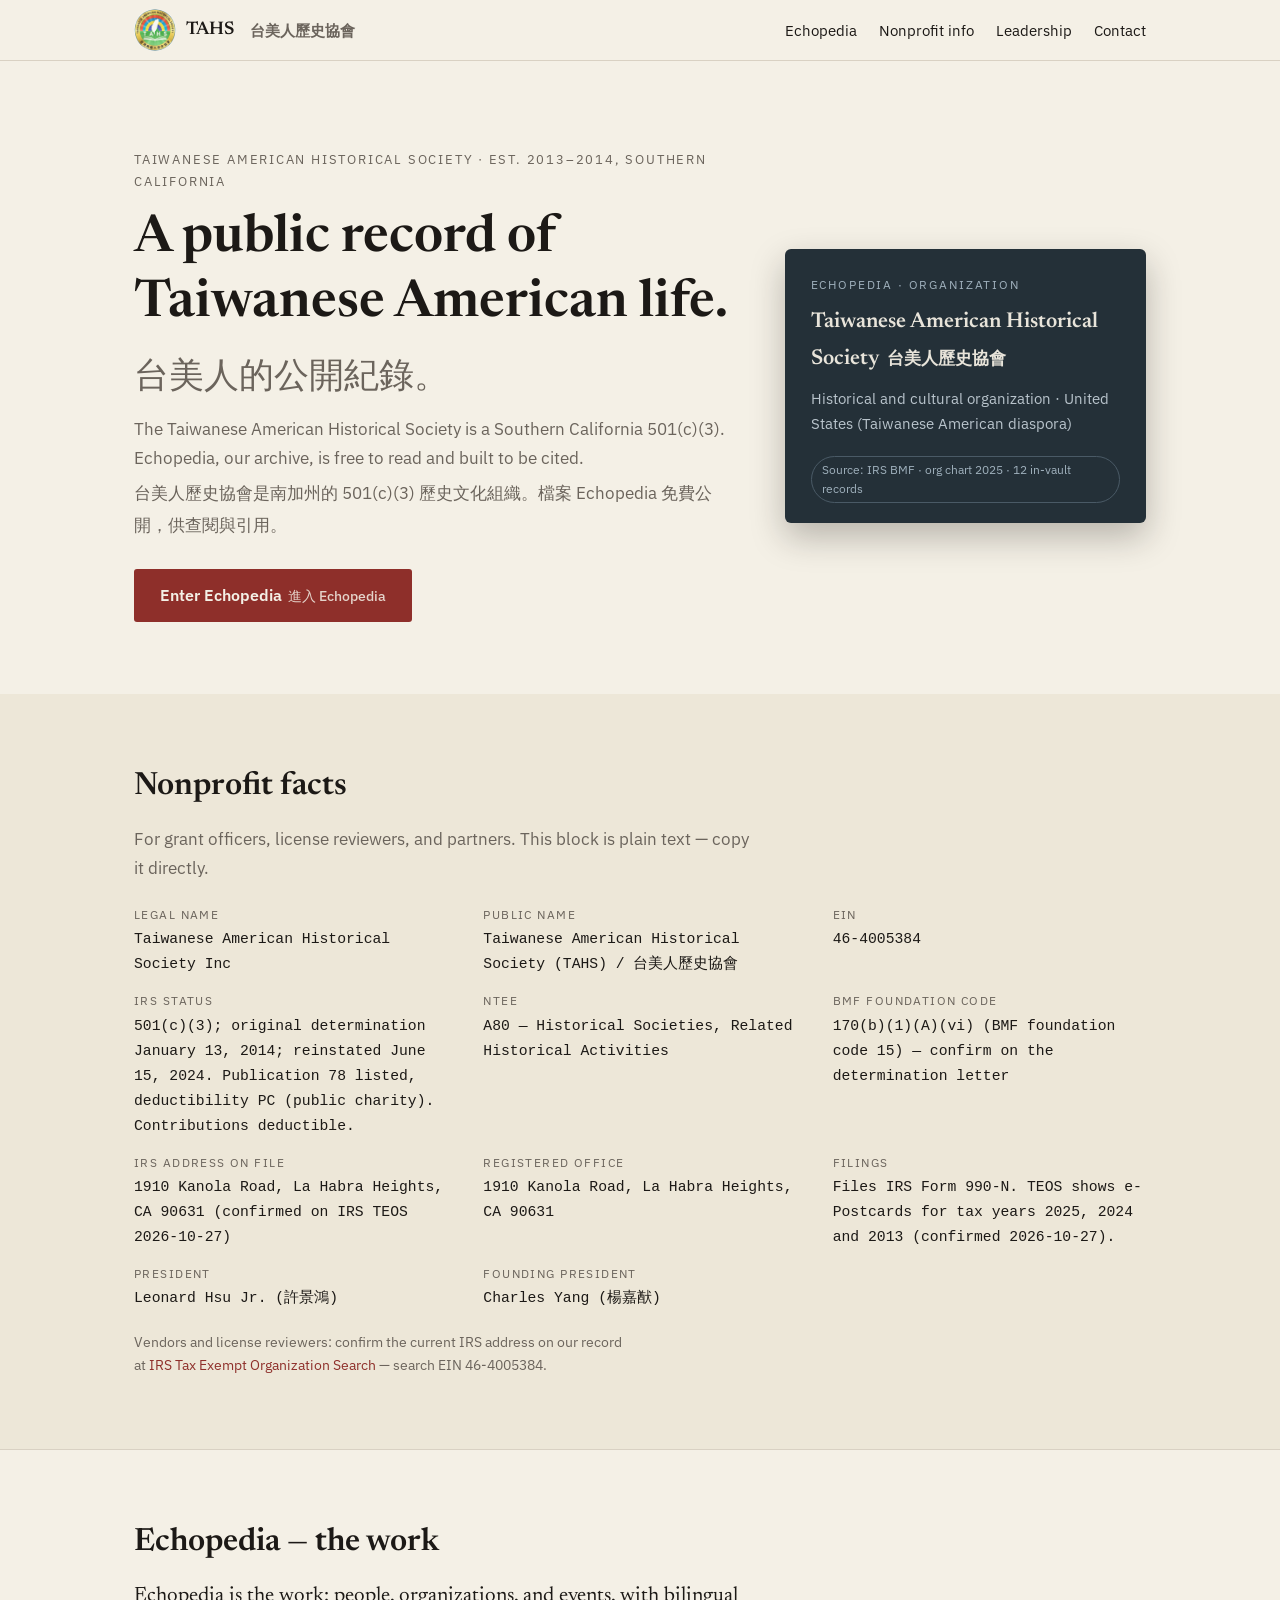
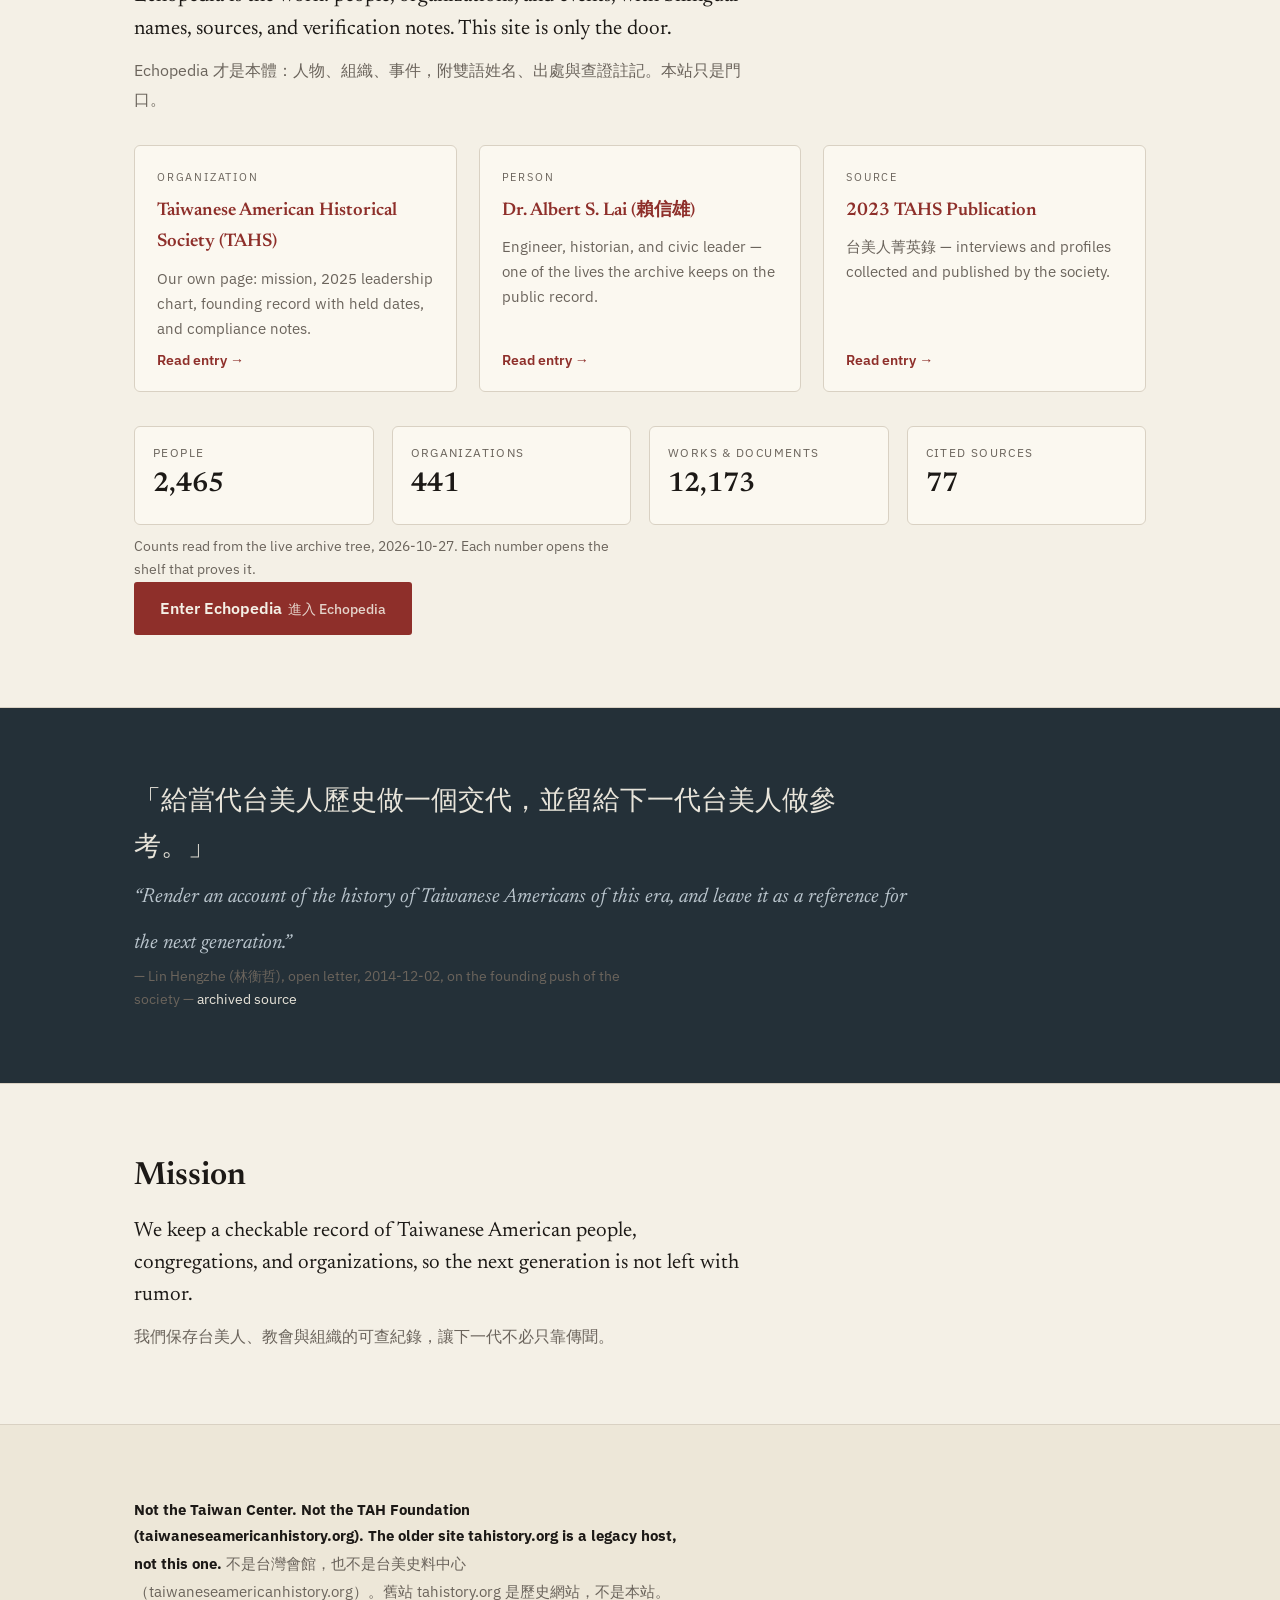
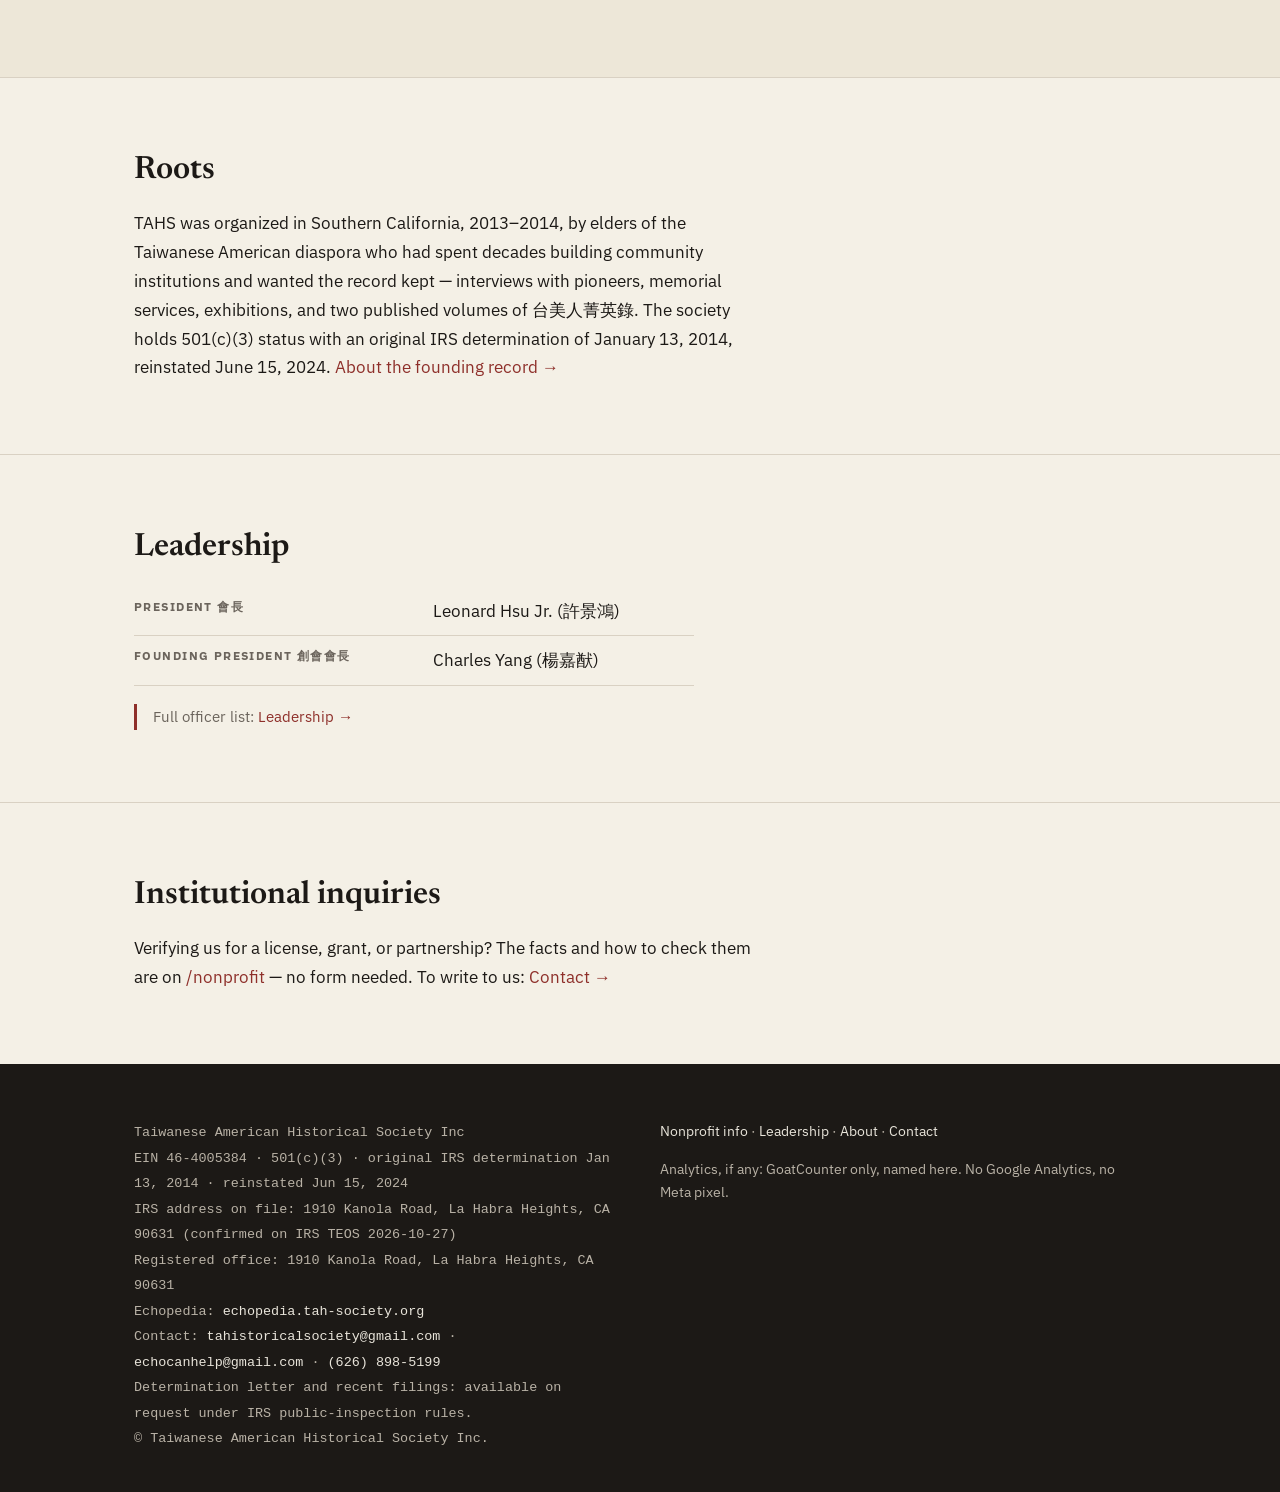
==== index.html @ f0c1aa3d "Publish owner-authorized contacts (2 org inboxes + phone) in footer+contact; TAHS seal as logo/favic" ====
<!DOCTYPE html>
<html lang="en">
<head>
<meta charset="utf-8">
<meta name="viewport" content="width=device-width, initial-scale=1">
<title>Taiwanese American Historical Society 台美人歷史協會</title>
<meta name="description" content="A public record of Taiwanese American life. TAHS is a Southern California 501(c)(3). Echopedia, our archive, is free to read and built to be cited.">
<link rel="canonical" href="https://tah-society.org/">
<link rel="stylesheet" href="/assets/css/fonts.css">
<link rel="stylesheet" href="/assets/css/styles.css">
<script type="application/ld+json">
{"@context":"https://schema.org","@type":"NGO","name":"Taiwanese American Historical Society Inc","alternateName":"台美人歷史協會","identifier":"46-4005384","url":"https://tah-society.org/","address":{"@type":"PostalAddress","addressLocality":"La Habra Heights","addressRegion":"CA","addressCountry":"US"},"knowsAbout":"Taiwanese American history","sameAs":["https://echopedia.tah-society.org"]}
</script>
<link rel="icon" type="image/png" sizes="32x32" href="/assets/img/favicon-32.png">
<link rel="apple-touch-icon" href="/assets/img/apple-touch-icon.png">
</head>
<body>

<nav><div class="wrap">
  <a class="wordmark" href="/"><img class="seal" src="/assets/img/tahs-seal-96.png" alt="TAHS seal" width="40" height="40">TAHS<span class="zh">台美人歷史協會</span></a>
  <ul>
    <li><a href="https://echopedia.tah-society.org">Echopedia</a></li>
    <li><a href="/nonprofit">Nonprofit info</a></li>
    <li><a href="/leadership">Leadership</a></li>
    <li><a href="/contact">Contact</a></li>
  </ul>
</div></nav>

<header class="hero"><div class="wrap">
  <div>
    <div class="kicker">Taiwanese American Historical Society · Est. 2013–2014, Southern California</div>
    <h1>A public record of Taiwanese American life.</h1>
    <h1 class="zh-hero" lang="zh-Hant">台美人的公開紀錄。</h1>
    <p class="sub">The Taiwanese American Historical Society is a Southern California 501(c)(3). Echopedia, our archive, is free to read and built to be cited.
      <span class="zh">台美人歷史協會是南加州的 501(c)(3) 歷史文化組織。檔案 Echopedia 免費公開，供查閱與引用。</span></p>
    <a class="btn" href="https://echopedia.tah-society.org">Enter Echopedia<span class="zh">進入 Echopedia</span></a>
  </div>
  <a class="entrycard" href="https://echopedia.tah-society.org/organizations/taiwanese-american-historical-society.html" aria-label="Echopedia entry: TAHS">
    <div class="kind">Echopedia · Organization</div>
    <div class="name">Taiwanese American Historical Society<span class="zh">台美人歷史協會</span></div>
    <div class="role">Historical and cultural organization · United States (Taiwanese American diaspora)</div>
    <span class="chip">Source: IRS BMF · org chart 2025 · 12 in-vault records</span>
  </a>
</div></header>

<section class="strip" id="nonprofit-facts"><div class="wrap">
  <h2>Nonprofit facts</h2>
  <p class="muted">For grant officers, license reviewers, and partners. This block is plain text — copy it directly.</p>
  <!--BEGIN FACTS_STRIP-->
  <dl>
    <div><dt>Legal name</dt><dd>Taiwanese American Historical Society Inc</dd></div>
    <div><dt>Public name</dt><dd>Taiwanese American Historical Society (TAHS) / 台美人歷史協會</dd></div>
    <div><dt>EIN</dt><dd>46-4005384</dd></div>
    <div><dt>IRS status</dt><dd>501(c)(3); original determination January 13, 2014; reinstated June 15, 2024. Publication 78 listed, deductibility PC (public charity). Contributions deductible.</dd></div>
    <div><dt>NTEE</dt><dd>A80 — Historical Societies, Related Historical Activities</dd></div>
    <div><dt>BMF foundation code</dt><dd>170(b)(1)(A)(vi) (BMF foundation code 15) — confirm on the determination letter</dd></div>
    <div><dt>IRS address on file</dt><dd>1910 Kanola Road, La Habra Heights, CA 90631 (confirmed on IRS TEOS 2026-10-27)</dd></div>
    <div><dt>Registered office</dt><dd>1910 Kanola Road, La Habra Heights, CA 90631</dd></div>
    <div><dt>Filings</dt><dd>Files IRS Form 990-N. TEOS shows e-Postcards for tax years 2025, 2024 and 2013 (confirmed 2026-10-27).</dd></div>
    <div><dt>President</dt><dd>Leonard Hsu Jr. (許景鴻)</dd></div>
    <div><dt>Founding president</dt><dd>Charles Yang (楊嘉猷)</dd></div>
  </dl>
  <p class="note small muted">Vendors and license reviewers: confirm the current IRS address on our record at <a href="https://apps.irs.gov/app/eos/">IRS Tax Exempt Organization Search</a> — search EIN 46-4005384.</p><!--END FACTS_STRIP-->
</div></section>

<section id="echopedia"><div class="wrap">
  <h2>Echopedia — the work</h2>
  <p class="lede">Echopedia is the work: people, organizations, and events, with bilingual names, sources, and verification notes. This site is only the door.
    <span class="zh">Echopedia 才是本體：人物、組織、事件，附雙語姓名、出處與查證註記。本站只是門口。</span></p>
  <div class="cards">
    <a class="card" href="https://echopedia.tah-society.org/organizations/taiwanese-american-historical-society.html">
      <div class="kind">Organization</div>
      <div class="name">Taiwanese American Historical Society (TAHS)</div>
      <p class="blurb">Our own page: mission, 2025 leadership chart, founding record with held dates, and compliance notes.</p>
      <span class="go">Read entry →</span>
    </a>
    <a class="card" href="https://echopedia.tah-society.org/people/albert-s-lai.html">
      <div class="kind">Person</div>
      <div class="name">Dr. Albert S. Lai (賴信雄)</div>
      <p class="blurb">Engineer, historian, and civic leader — one of the lives the archive keeps on the public record.</p>
      <span class="go">Read entry →</span>
    </a>
    <a class="card" href="https://echopedia.tah-society.org/sources/2023-tahs-publication.html">
      <div class="kind">Source</div>
      <div class="name">2023 TAHS Publication</div>
      <p class="blurb">台美人菁英錄 — interviews and profiles collected and published by the society.</p>
      <span class="go">Read entry →</span>
    </a>
  </div>
  <dl class="stats">
    <a href="https://echopedia.tah-society.org/people/"><dt>people</dt><dd>2,465</dd></a>
    <a href="https://echopedia.tah-society.org/organizations/"><dt>organizations</dt><dd>441</dd></a>
    <a href="https://echopedia.tah-society.org/works/"><dt>works &amp; documents</dt><dd>12,173</dd></a>
    <a href="https://echopedia.tah-society.org/sources/"><dt>cited sources</dt><dd>77</dd></a>
  </dl>
  <p class="small muted">Counts read from the live archive tree, 2026-10-27. Each number opens the shelf that proves it.</p>
  <a class="btn" href="https://echopedia.tah-society.org">Enter Echopedia<span class="zh">進入 Echopedia</span></a>
</div></section>

<section class="pullquote"><div class="wrap">
  <blockquote>「給當代台美人歷史做一個交代，並留給下一代台美人做參考。」<br><span class="en">“Render an account of the history of Taiwanese Americans of this era, and leave it as a reference for the next generation.”</span></blockquote>
  <p class="small muted">— Lin Hengzhe (林衡哲), open letter, 2014-12-02, on the founding push of the society — <a href="https://echopedia.tah-society.org/works/taiwaneseamericanhistory-org/ourjourneys70.html">archived source</a></p>
</div></section>

<section id="mission"><div class="wrap">
  <h2>Mission</h2>
  <p class="lede">We keep a checkable record of Taiwanese American people, congregations, and organizations, so the next generation is not left with rumor.
    <span class="zh">我們保存台美人、教會與組織的可查紀錄，讓下一代不必只靠傳聞。</span></p>
</div></section>

<section class="disambig"><div class="wrap">
  <p><strong>Not the Taiwan Center. Not the TAH Foundation (taiwaneseamericanhistory.org). The older site tahistory.org is a legacy host, not this one.</strong>
  <span class="zh muted">不是台灣會館，也不是台美史料中心（taiwaneseamericanhistory.org）。舊站 tahistory.org 是歷史網站，不是本站。</span></p>
</div></section>

<section id="roots"><div class="wrap">
  <h2>Roots</h2>
  <p>TAHS was organized in Southern California, 2013–2014, by elders of the Taiwanese American diaspora who had spent decades building community institutions and wanted the record kept — interviews with pioneers, memorial services, exhibitions, and two published volumes of 台美人菁英錄. The society holds 501(c)(3) status with an original IRS determination of January 13, 2014, reinstated June 15, 2024. <a href="/about">About the founding record →</a></p>
</div></section>

<section id="leadership"><div class="wrap">
  <h2>Leadership</h2>
  <table class="officers">
    <tr><th>President 會長</th><td>Leonard Hsu Jr. (許景鴻)</td></tr>
    <tr><th>Founding president 創會會長</th><td>Charles Yang (楊嘉猷)</td></tr>
  </table>
  <p class="rule-note">Full officer list: <a href="/leadership">Leadership →</a></p>
</div></section>

<section id="inquiry"><div class="wrap">
  <h2>Institutional inquiries</h2>
  <p>Verifying us for a license, grant, or partnership? The facts and how to check them are on <a href="/nonprofit">/nonprofit</a> — no form needed. To write to us: <a href="/contact">Contact →</a></p>
</div></section>

<footer><div class="wrap">
  <div class="cols">
    <div class="legal">
      <!--BEGIN FOOTER_LEGAL-->

    Taiwanese American Historical Society Inc<br>
    EIN 46-4005384 · 501(c)(3) · original IRS determination Jan 13, 2014 · reinstated Jun 15, 2024<br>
    IRS address on file: 1910 Kanola Road, La Habra Heights, CA 90631 (confirmed on IRS TEOS 2026-10-27)<br>
    Registered office: 1910 Kanola Road, La Habra Heights, CA 90631<br>
    Echopedia: <a href="https://echopedia.tah-society.org">echopedia.tah-society.org</a><br>
    Contact: <a href="mailto:tahistoricalsociety@gmail.com">tahistoricalsociety@gmail.com</a> · <a href="mailto:echocanhelp@gmail.com">echocanhelp@gmail.com</a> · <a href="tel:+16268985199">(626) 898-5199</a><br>
    Determination letter and recent filings: available on request under IRS public-inspection rules.<br>
    © Taiwanese American Historical Society Inc.
  <!--END FOOTER_LEGAL-->
    </div>
    <div>
      <p><a href="/nonprofit">Nonprofit info</a> · <a href="/leadership">Leadership</a> · <a href="/about">About</a> · <a href="/contact">Contact</a></p>
      <p class="small" style="margin-top:14px">Analytics, if any: GoatCounter only, named here. No Google Analytics, no Meta pixel.</p>
    </div>
  </div>
</div></footer>

</body>
</html>
---- assets/css/fonts.css ----
@font-face{font-family:'IBM Plex Sans';font-style:normal;font-weight:400;font-display:swap;src:url('../fonts/IBMPlexSans-400.woff2') format('woff2');}
@font-face{font-family:'IBM Plex Sans';font-style:normal;font-weight:500;font-display:swap;src:url('../fonts/IBMPlexSans-500.woff2') format('woff2');}
@font-face{font-family:'IBM Plex Sans';font-style:normal;font-weight:600;font-display:swap;src:url('../fonts/IBMPlexSans-600.woff2') format('woff2');}
@font-face{font-family:'IBM Plex Sans';font-style:normal;font-weight:700;font-display:swap;src:url('../fonts/IBMPlexSans-700.woff2') format('woff2');}
@font-face{font-family:'Newsreader';font-style:italic;font-weight:400;font-display:swap;src:url('../fonts/Newsreader-400i.woff2') format('woff2');}
@font-face{font-family:'Newsreader';font-style:normal;font-weight:400;font-display:swap;src:url('../fonts/Newsreader-400.woff2') format('woff2');}
@font-face{font-family:'Newsreader';font-style:normal;font-weight:600;font-display:swap;src:url('../fonts/Newsreader-600.woff2') format('woff2');}
---- assets/css/styles.css ----
/* TAHS landing — palette locked (ink/paper/rule/seal/screen/muted) */
:root{
  --ink:#1C1916; --paper:#F4F0E6; --rule:#D9D1C3;
  --seal:#8E2F2A; --screen:#243038; --muted:#6B645C;
  --sans:'IBM Plex Sans','Noto Sans TC','PingFang TC','Microsoft JhengHei',sans-serif;
  --serif:'Newsreader','Noto Serif TC','PingFang TC','Microsoft JhengHei',serif;
}
*{box-sizing:border-box;margin:0;padding:0}
html{scroll-behavior:smooth}
body{background:var(--paper);color:var(--ink);font-family:var(--sans);font-size:17px;line-height:1.7}
.zh{font-family:var(--sans);line-height:1.85}
.wrap{max-width:1060px;margin:0 auto;padding:0 24px}
a{color:var(--seal);text-decoration:none}
a:hover{text-decoration:underline}
h1,h2,h3{font-family:var(--serif);font-weight:600;line-height:1.25}
h1{font-size:clamp(2rem,4.5vw,3.25rem)}
h2{font-size:clamp(1.4rem,2.6vw,2rem);margin-bottom:.6em}
p{max-width:62ch}
.muted{color:var(--muted)}
.small{font-size:.85rem}
section{padding:72px 0;border-top:1px solid var(--rule)}
section:first-of-type{border-top:none}

/* nav */
nav{position:sticky;top:0;background:rgba(244,240,230,.96);backdrop-filter:blur(6px);border-bottom:1px solid var(--rule);z-index:50}
nav .wrap{display:flex;align-items:center;justify-content:space-between;height:60px}
.wordmark{font-family:var(--serif);font-weight:600;font-size:1.15rem;color:var(--ink);display:inline-flex;align-items:center;gap:.5em}
.wordmark img.seal{height:2.3em;width:2.3em;border-radius:50%;object-fit:cover}
.wordmark .zh{font-size:.95rem;color:var(--muted);margin-left:.5em}
nav ul{display:flex;gap:22px;list-style:none}
nav ul a{color:var(--ink);font-size:.95rem}
nav ul a:hover{color:var(--seal);text-decoration:none}

/* hero */
.hero{padding:88px 0 72px}
.hero .wrap{display:grid;grid-template-columns:1.25fr .75fr;gap:48px;align-items:center}
.hero .kicker{font-size:.8rem;letter-spacing:.14em;text-transform:uppercase;color:var(--muted);margin-bottom:14px}
.hero h1{margin-bottom:.4em}
.hero .sub{color:var(--muted);font-size:1.05rem;margin-bottom:28px}
.hero .sub .zh{display:block;margin-top:6px}
.btn{display:inline-block;background:var(--seal);color:#F4F0E6;padding:13px 26px;border-radius:3px;font-weight:600;font-size:.98rem}
.btn:hover{background:#75241f;text-decoration:none}
.btn .zh{font-weight:500;opacity:.85;margin-left:.4em;font-size:.92em}

/* echopedia entry card (drawn like a wiki entry) */
.entrycard{background:var(--screen);color:#E8E4DA;border-radius:6px;padding:26px 26px 20px;box-shadow:0 14px 34px rgba(28,25,22,.28)}
.entrycard .kind{font-size:.72rem;letter-spacing:.16em;text-transform:uppercase;color:#9FB0BC;margin-bottom:10px}
.entrycard .name{font-family:var(--serif);font-size:1.35rem;font-weight:600}
.entrycard .name .zh{margin-left:.5em;font-size:1.05rem}
.entrycard .role{color:#B9C4CC;font-size:.92rem;margin:8px 0 16px}
.entrycard .chip{display:inline-block;font-size:.72rem;border:1px solid #4A5A66;color:#9FB0BC;border-radius:99px;padding:3px 10px;margin-top:4px}
.entrycard a{color:#E8E4DA;text-decoration:underline;text-underline-offset:3px}

/* credibility strip */
.strip{background:#EDE7D8}
.strip dl{display:grid;grid-template-columns:repeat(auto-fit,minmax(280px,1fr));gap:14px 36px;margin-top:22px}
.strip dt{font-size:.74rem;letter-spacing:.12em;text-transform:uppercase;color:var(--muted)}
.strip dd{font-family:ui-monospace,SFMono-Regular,Menlo,monospace;font-size:.92rem;margin-top:2px;user-select:all}
.strip .note{margin-top:20px}

/* cards */
.cards{display:grid;grid-template-columns:repeat(auto-fit,minmax(280px,1fr));gap:22px;margin:30px 0 34px}
.card{background:#FBF8F0;border:1px solid var(--rule);border-radius:6px;padding:22px 22px 18px;display:flex;flex-direction:column;gap:8px}
.card .kind{font-size:.7rem;letter-spacing:.16em;text-transform:uppercase;color:var(--muted)}
.card .name{font-family:var(--serif);font-size:1.15rem;font-weight:600}
.card .blurb{font-size:.92rem;color:var(--muted);flex:1}
.card .go{font-size:.88rem;font-weight:600}

/* simple blocks */
.lede{font-family:var(--serif);font-size:1.3rem;line-height:1.55;max-width:56ch}
.lede .zh{display:block;font-family:var(--sans);font-size:1rem;color:var(--muted);margin-top:10px}
.disambig{background:#EDE7D8;font-size:.95rem}
.rule-note{border-left:3px solid var(--seal);padding-left:16px;color:var(--muted);font-size:.95rem;margin-top:18px}
table.officers{border-collapse:collapse;margin-top:18px;min-width:min(100%,560px)}
table.officers th,table.officers td{text-align:left;padding:10px 18px 10px 0;border-bottom:1px solid var(--rule);vertical-align:top}
table.officers th{font-size:.74rem;letter-spacing:.12em;text-transform:uppercase;color:var(--muted)}

/* footer */
footer{background:var(--ink);color:#B9B2A6;padding:56px 0 40px;font-size:.88rem}
footer a{color:#E8E4DA}
footer .legal{font-family:ui-monospace,SFMono-Regular,Menlo,monospace;font-size:.84rem;line-height:1.9;user-select:all}
footer img.seal{height:56px;width:56px;border-radius:50%;object-fit:cover;margin-bottom:14px}
.contact-block{border:1px solid var(--line,#ddd);border-radius:10px;padding:20px 22px;margin-top:14px}
.contact-block p{margin:.35em 0}
footer .cols{display:grid;grid-template-columns:1fr 1fr;gap:40px}
@media(max-width:760px){
  .hero .wrap{grid-template-columns:1fr}
  footer .cols{grid-template-columns:1fr}
  nav ul{gap:14px}
}

/* v1.1 — research-driven */
.zh-hero{font-family:var(--serif);font-size:clamp(1.5rem,3vw,2.2rem);color:var(--muted);font-weight:400;margin-top:.15em}
.stats{display:grid;grid-template-columns:repeat(auto-fit,minmax(160px,1fr));gap:18px;margin:8px 0 10px}
.stats a{display:block;background:#FBF8F0;border:1px solid var(--rule);border-radius:6px;padding:16px 18px}
.stats a:hover{text-decoration:none;border-color:var(--seal)}
.stats dt{font-size:.72rem;letter-spacing:.12em;text-transform:uppercase;color:var(--muted)}
.stats dd{font-family:var(--serif);font-size:1.7rem;font-weight:600;color:var(--ink)}
.pullquote{background:var(--screen);color:#E8E4DA}
.pullquote blockquote{font-family:var(--serif);font-size:clamp(1.2rem,2.4vw,1.7rem);line-height:1.7;max-width:52ch}
.pullquote .en{font-size:.75em;color:#B9C4CC;font-style:italic}
.pullquote a{color:#E8E4DA}
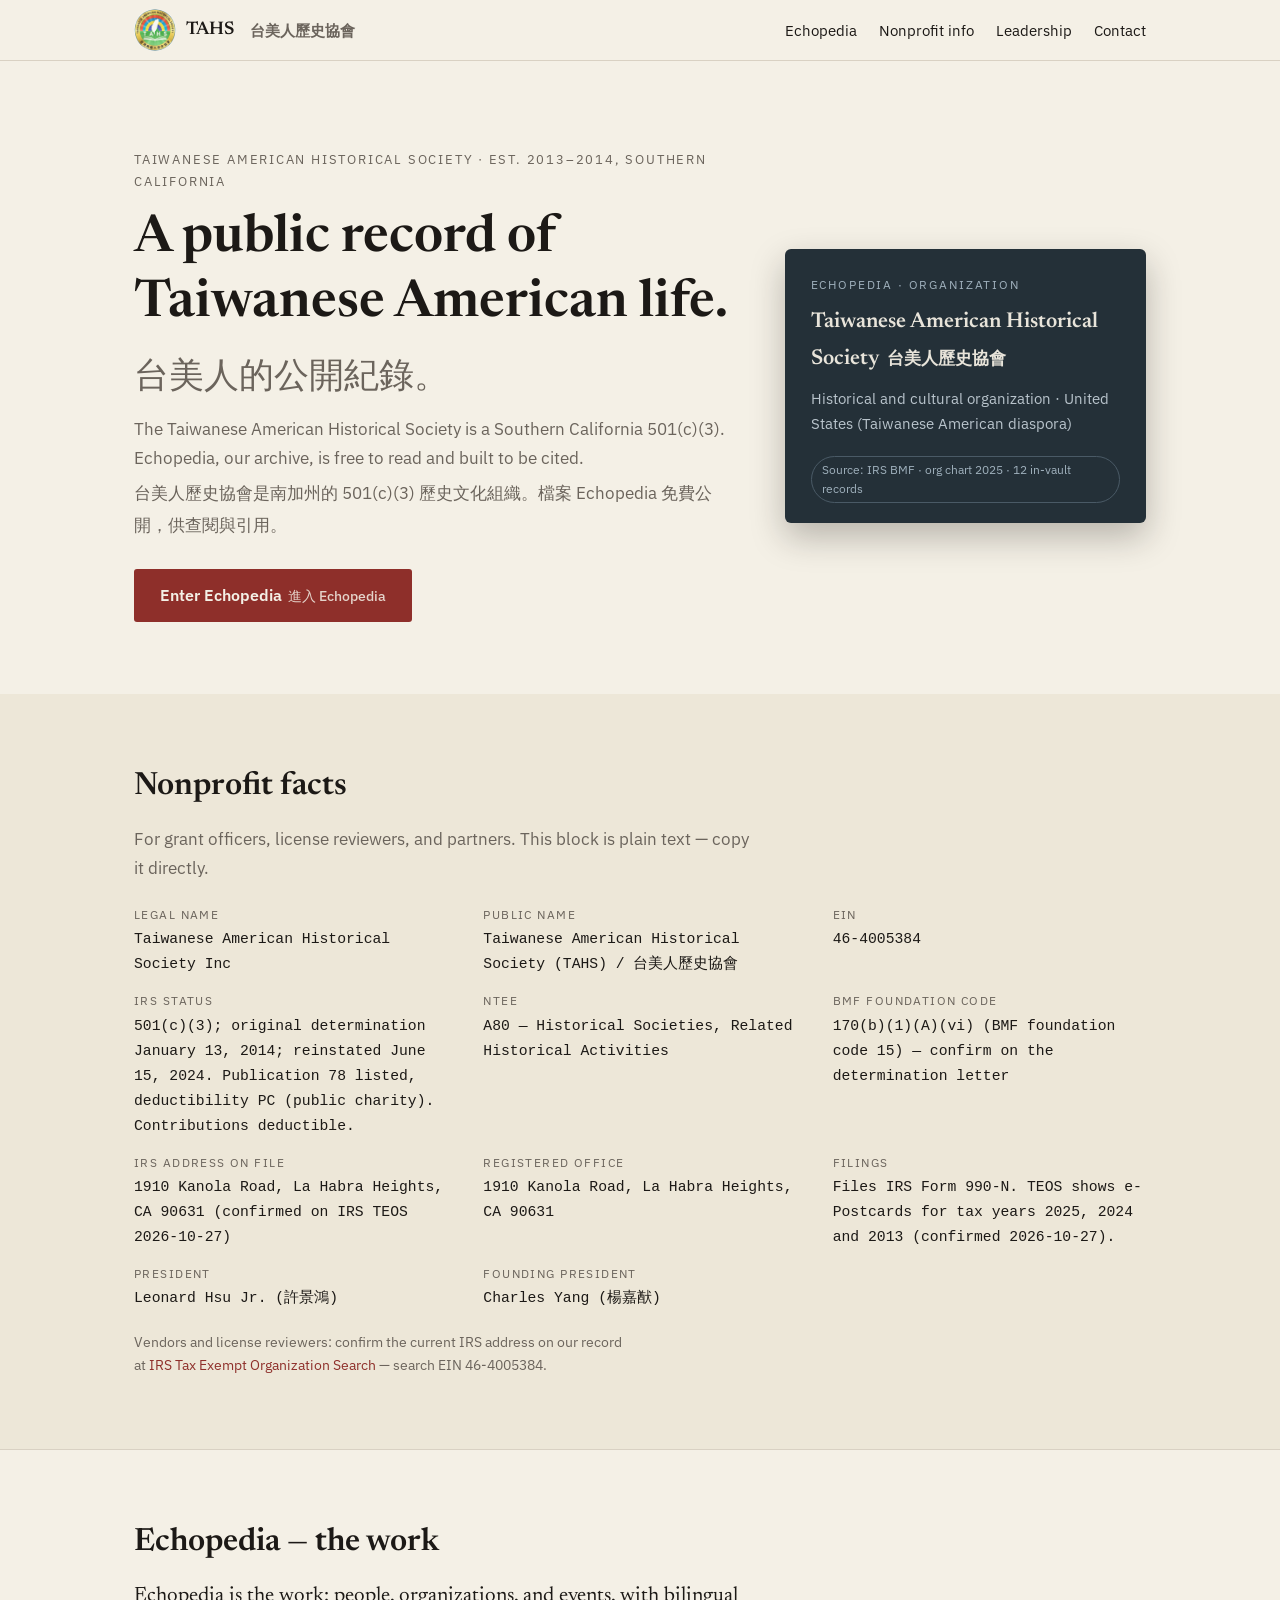
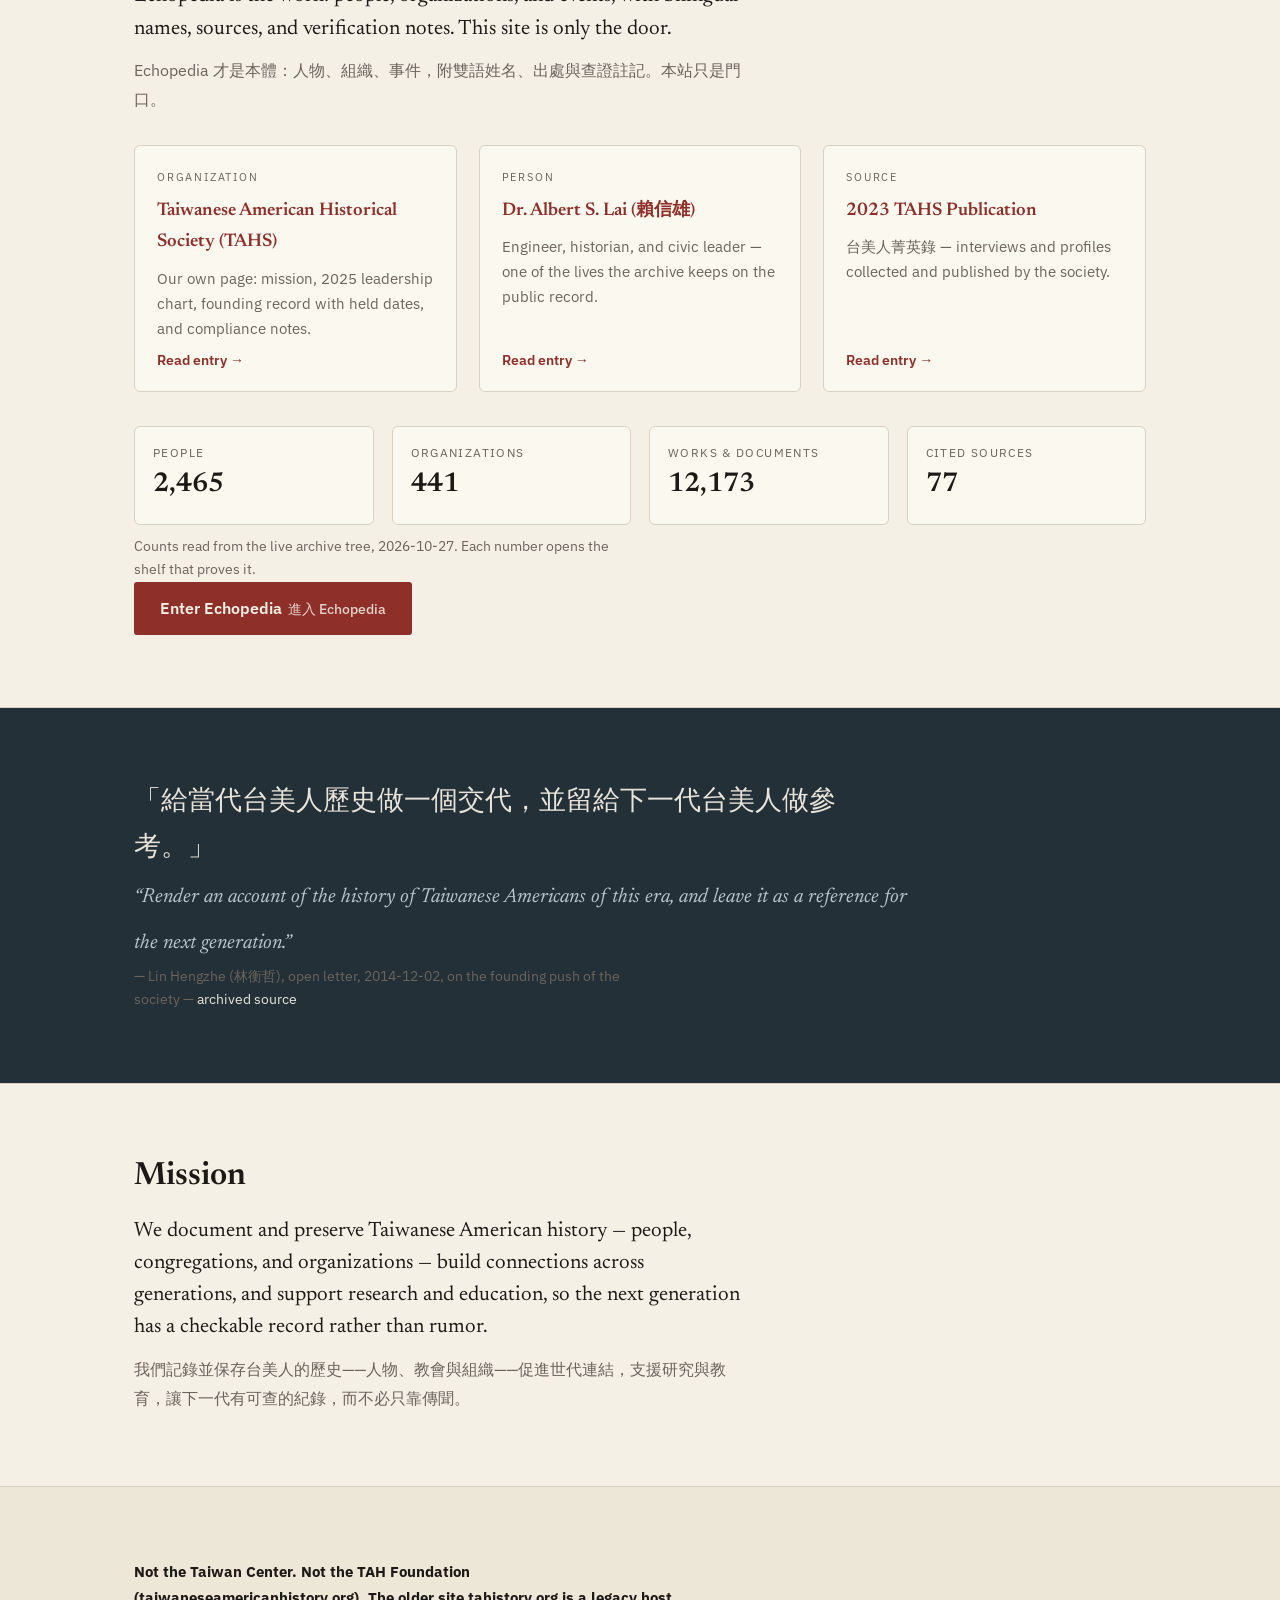
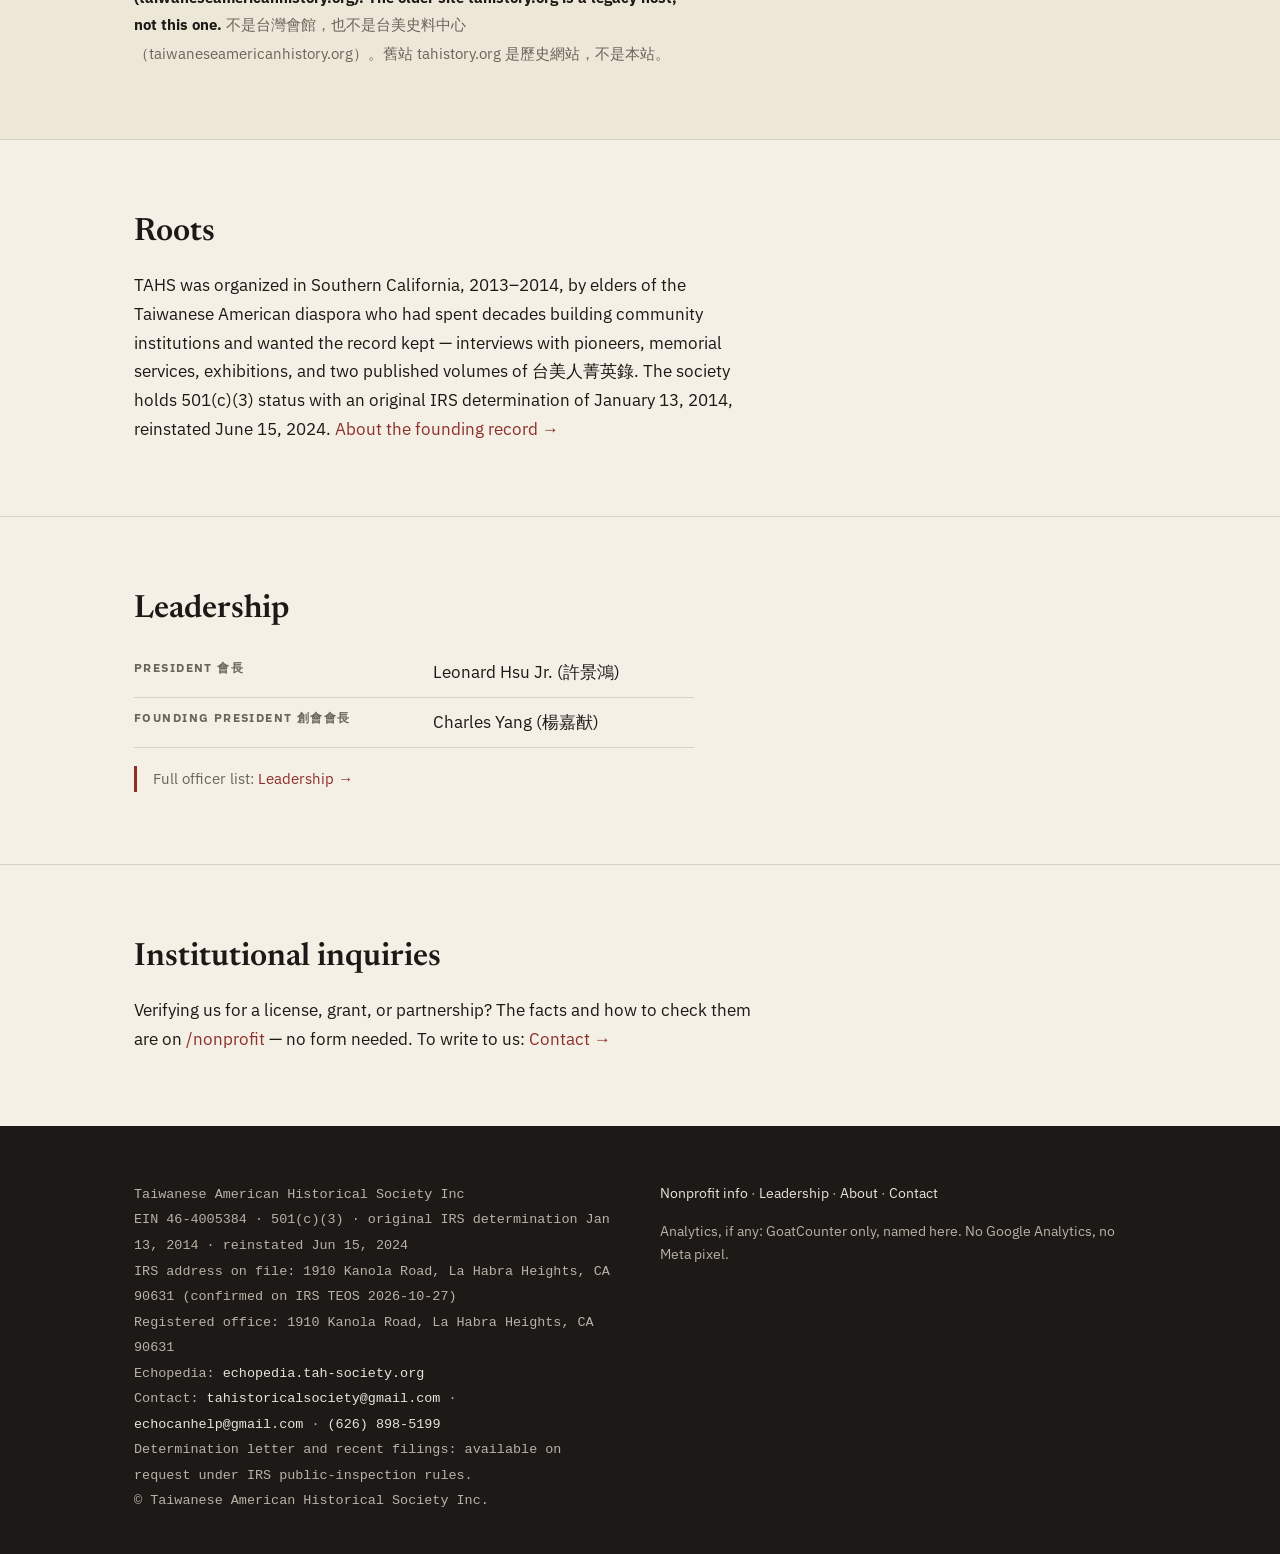
==== commit d834efe0: "Mission section aligned to vault charter: add community-building + research/education legs, positive" ====
--- a/index.html
+++ b/index.html
@@ -104,8 +104,8 @@
 
 <section id="mission"><div class="wrap">
   <h2>Mission</h2>
-  <p class="lede">We keep a checkable record of Taiwanese American people, congregations, and organizations, so the next generation is not left with rumor.
-    <span class="zh">我們保存台美人、教會與組織的可查紀錄，讓下一代不必只靠傳聞。</span></p>
+  <p class="lede">We document and preserve Taiwanese American history — people, congregations, and organizations — build connections across generations, and support research and education, so the next generation has a checkable record rather than rumor.
+    <span class="zh">我們記錄並保存台美人的歷史——人物、教會與組織——促進世代連結，支援研究與教育，讓下一代有可查的紀錄，而不必只靠傳聞。</span></p>
 </div></section>
 
 <section class="disambig"><div class="wrap">
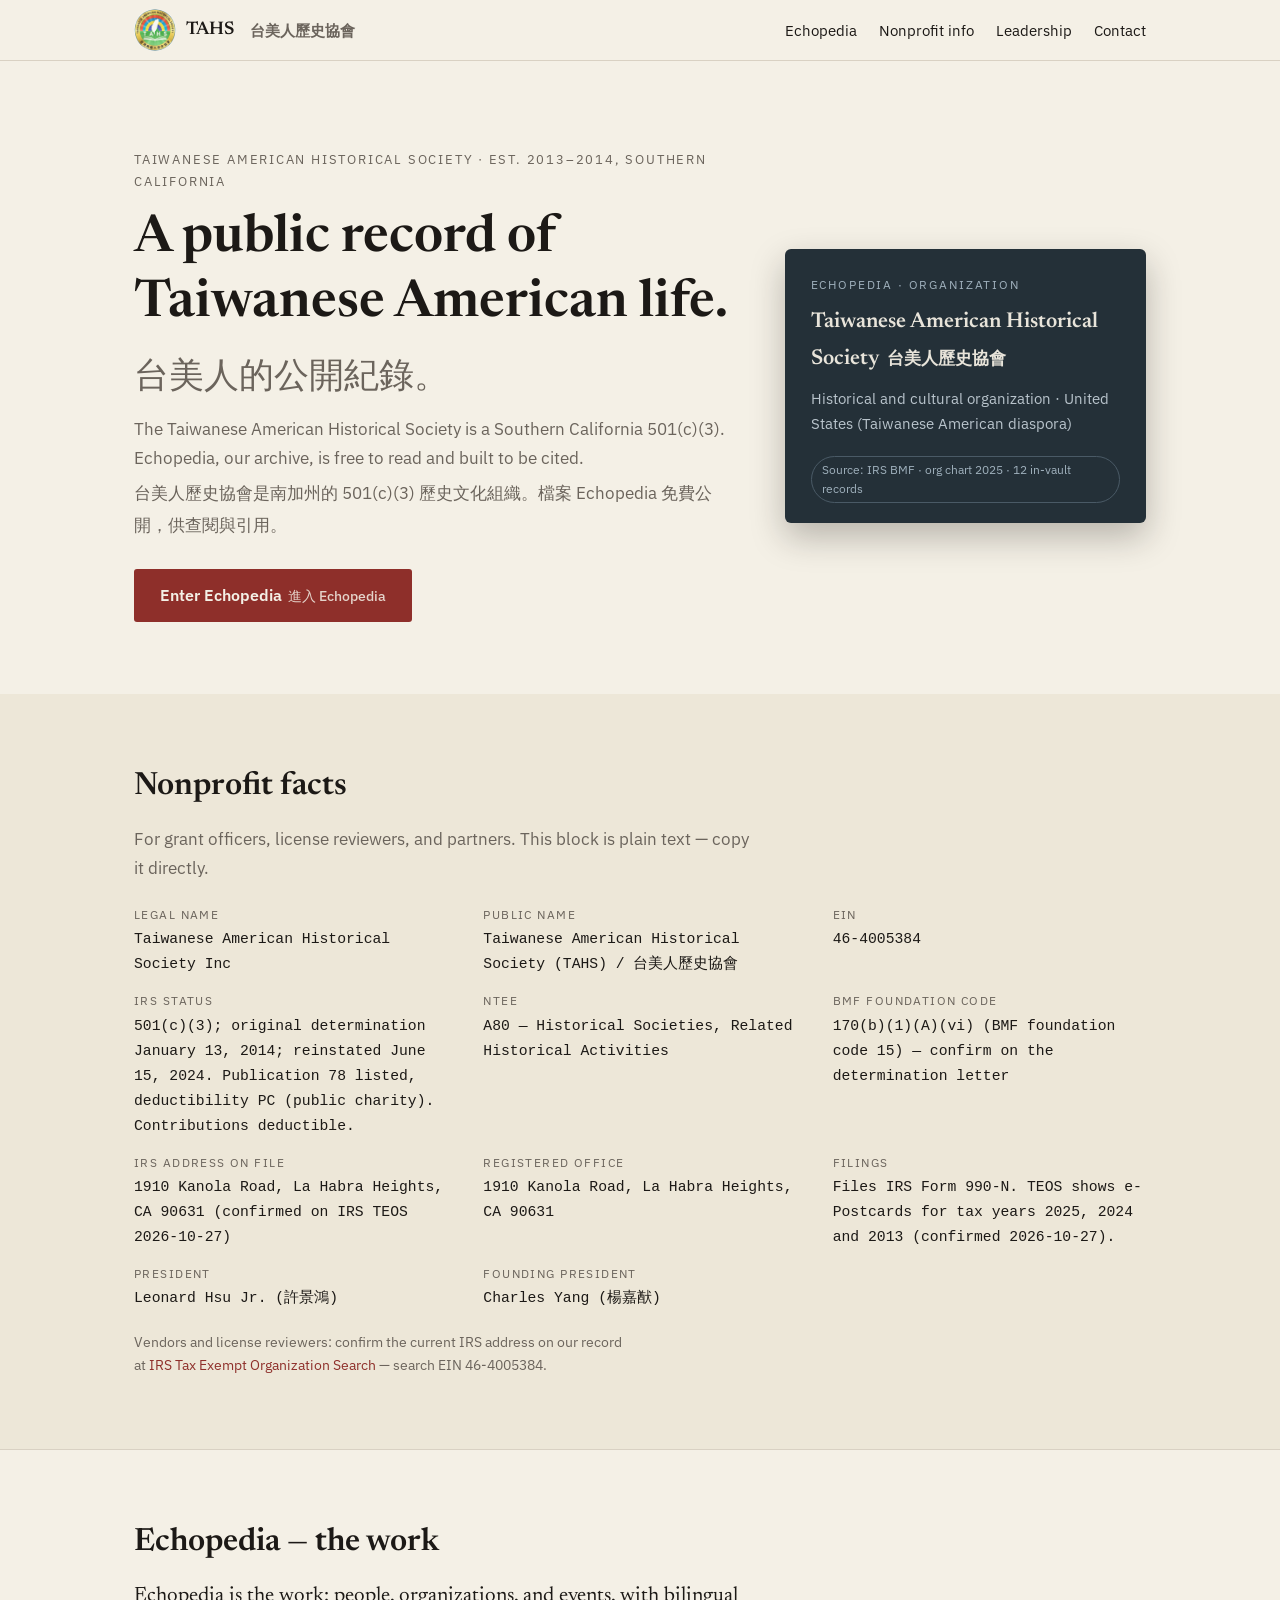
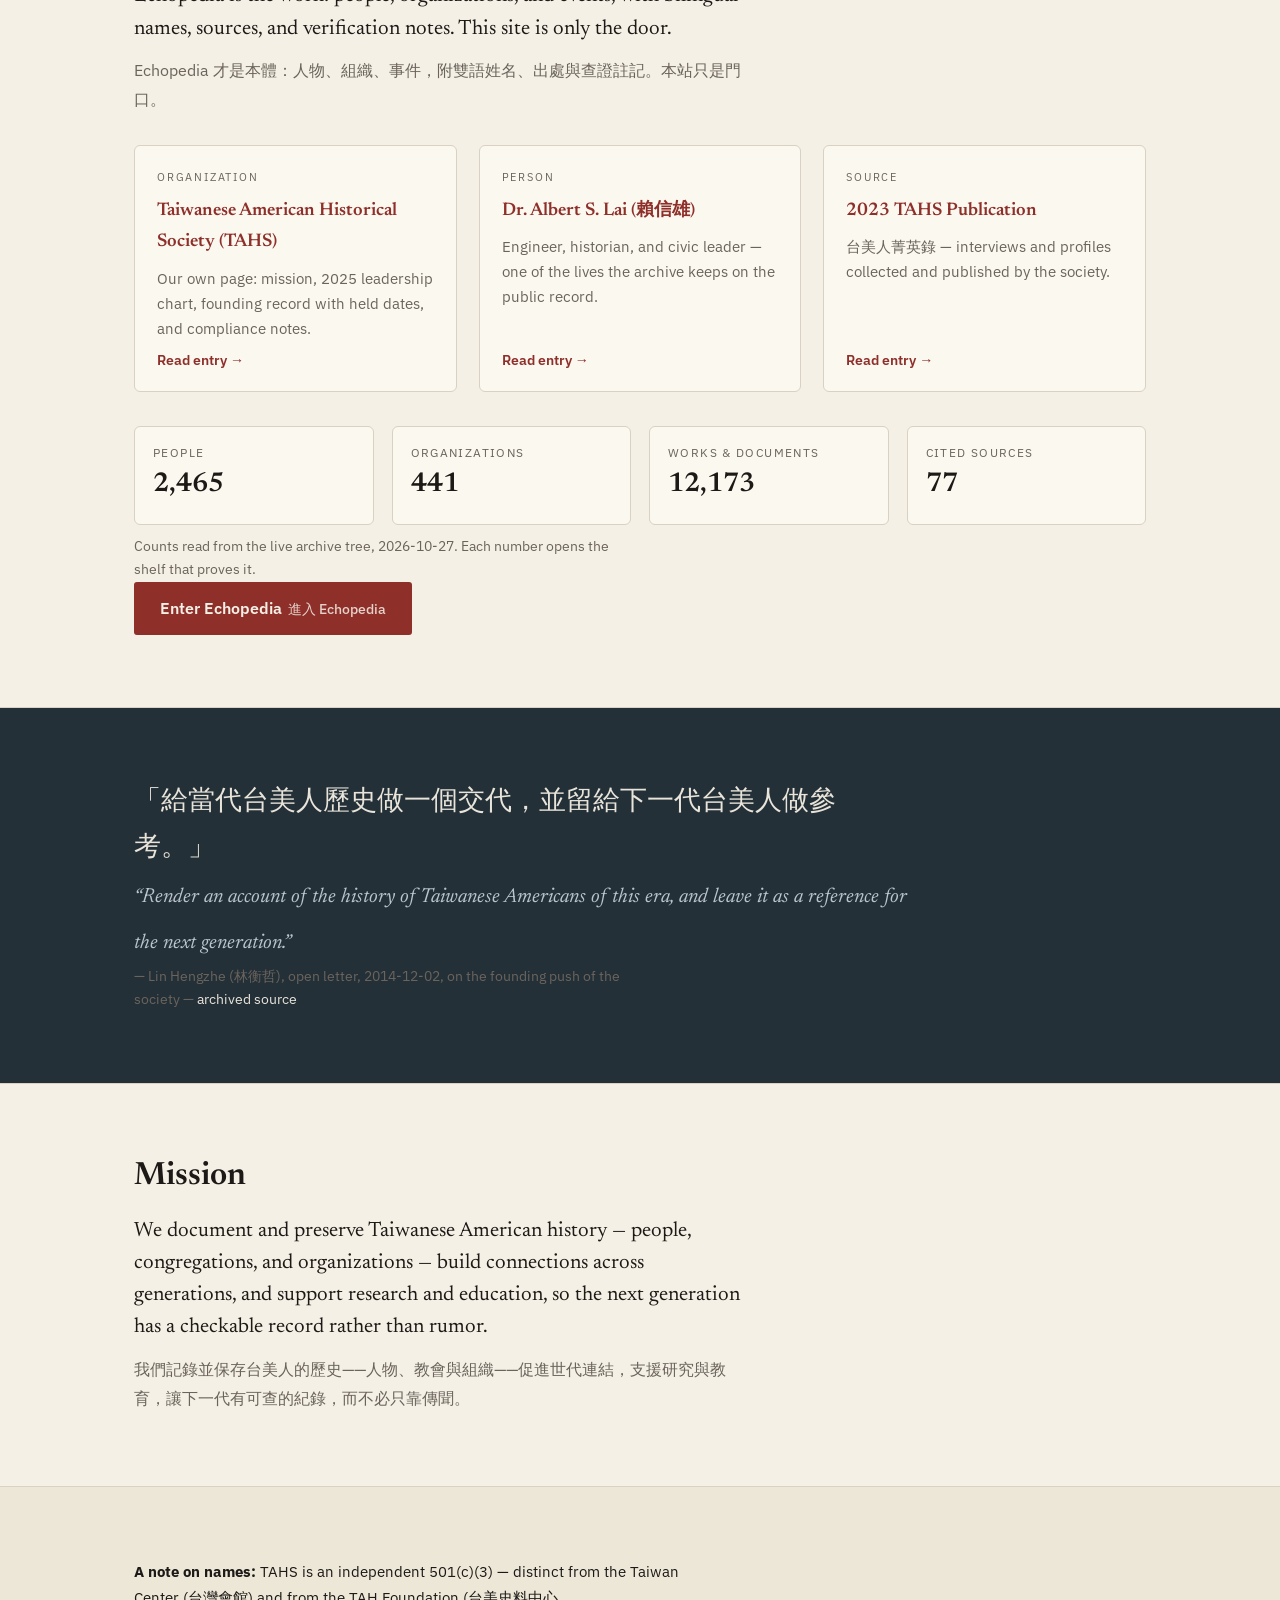
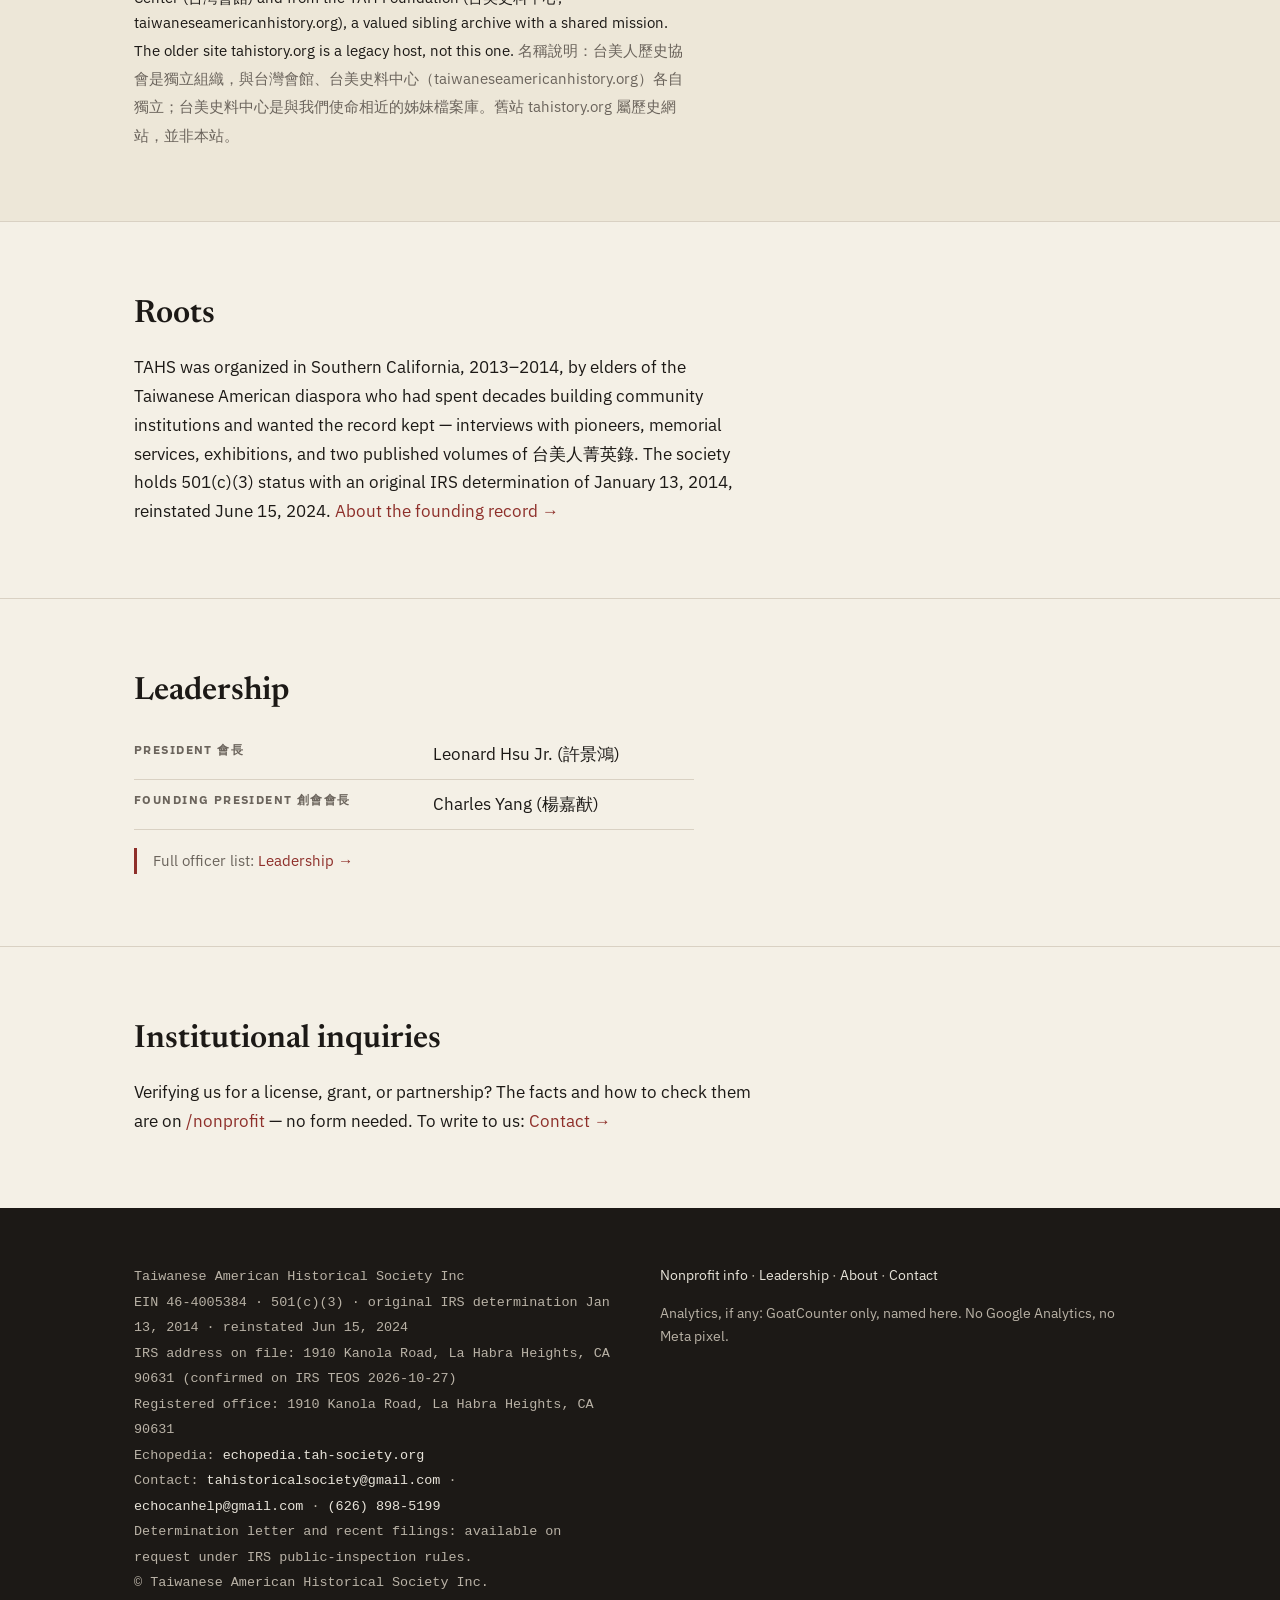
==== commit eab692bd: "Disambiguation: affirm sibling-archive relationship (vault: TAH Foundation is sibling archive), drop" ====
--- a/index.html
+++ b/index.html
@@ -109,8 +109,8 @@
 </div></section>
 
 <section class="disambig"><div class="wrap">
-  <p><strong>Not the Taiwan Center. Not the TAH Foundation (taiwaneseamericanhistory.org). The older site tahistory.org is a legacy host, not this one.</strong>
-  <span class="zh muted">不是台灣會館，也不是台美史料中心（taiwaneseamericanhistory.org）。舊站 tahistory.org 是歷史網站，不是本站。</span></p>
+  <p><strong>A note on names:</strong> TAHS is an independent 501(c)(3) — distinct from the Taiwan Center (台灣會館) and from the TAH Foundation (台美史料中心, taiwaneseamericanhistory.org), a valued sibling archive with a shared mission. The older site tahistory.org is a legacy host, not this one.
+  <span class="zh muted">名稱說明：台美人歷史協會是獨立組織，與台灣會館、台美史料中心（taiwaneseamericanhistory.org）各自獨立；台美史料中心是與我們使命相近的姊妹檔案庫。舊站 tahistory.org 屬歷史網站，並非本站。</span></p>
 </div></section>
 
 <section id="roots"><div class="wrap">
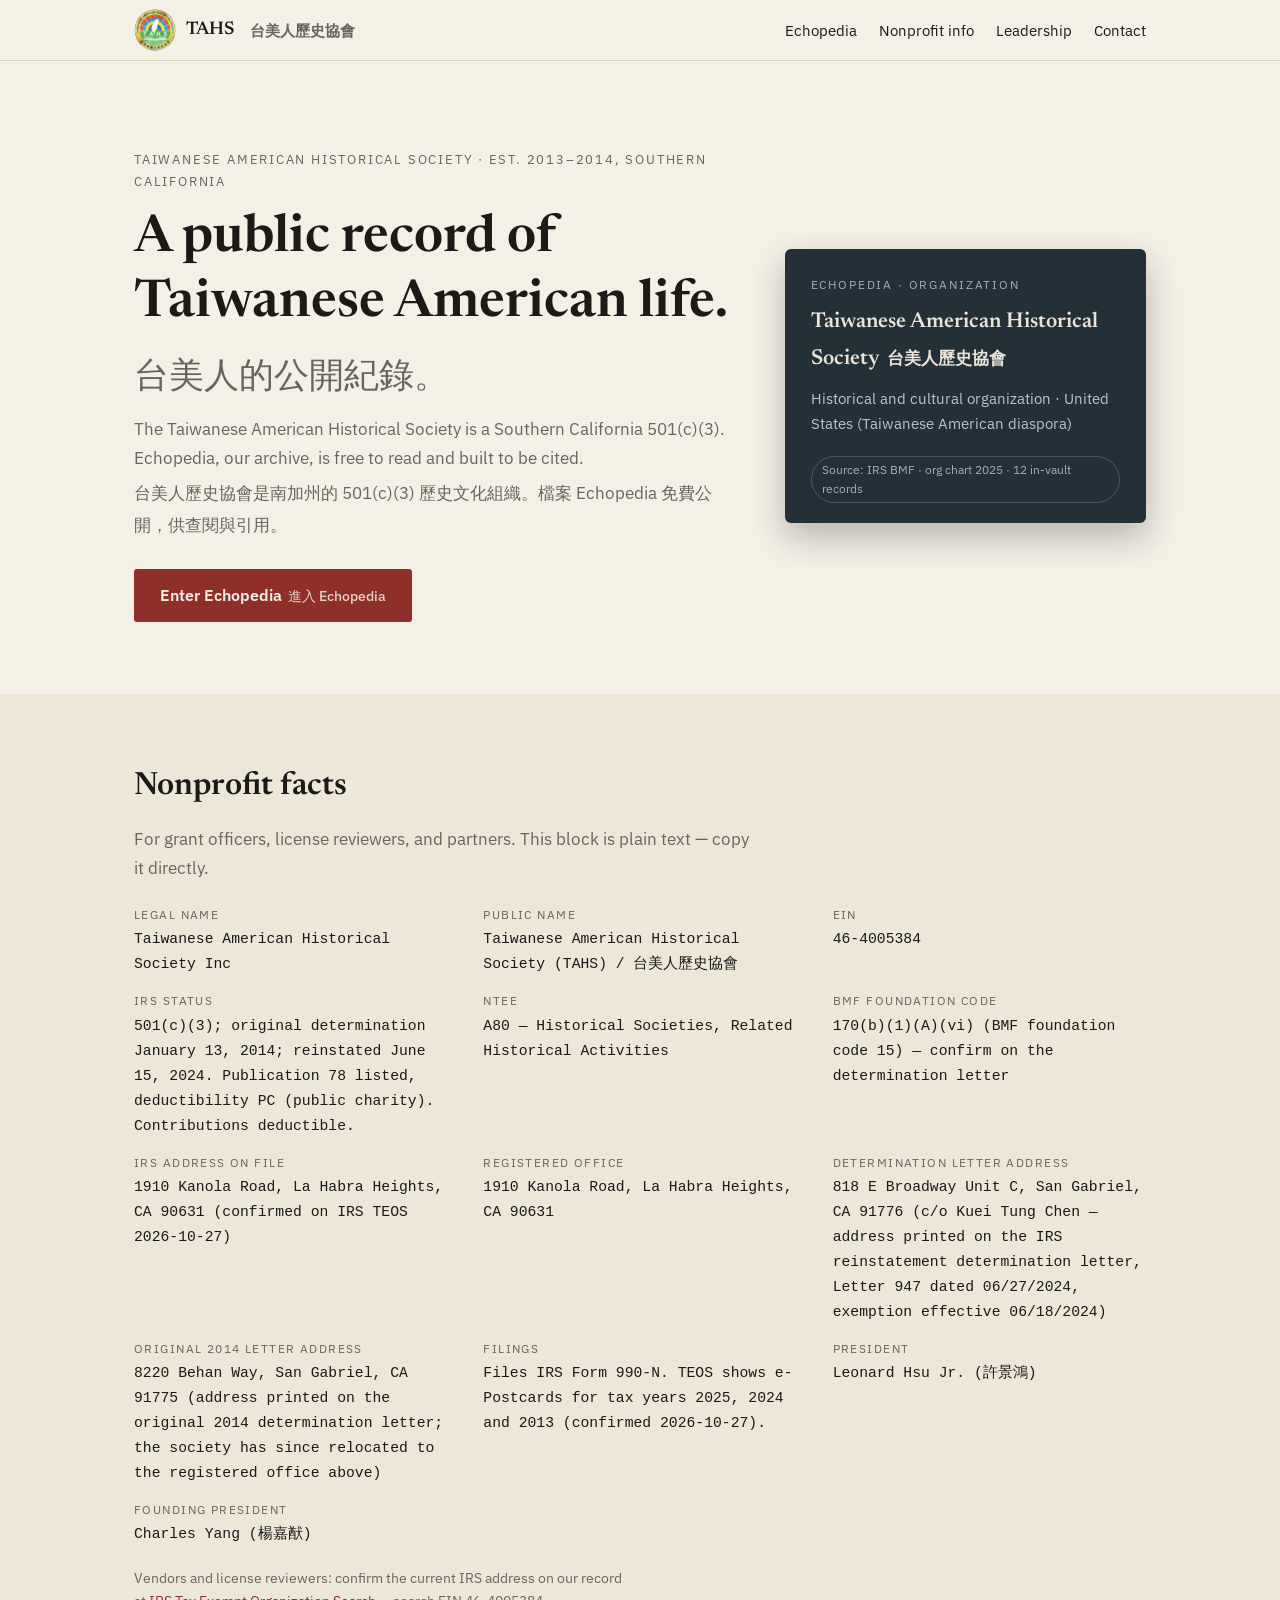
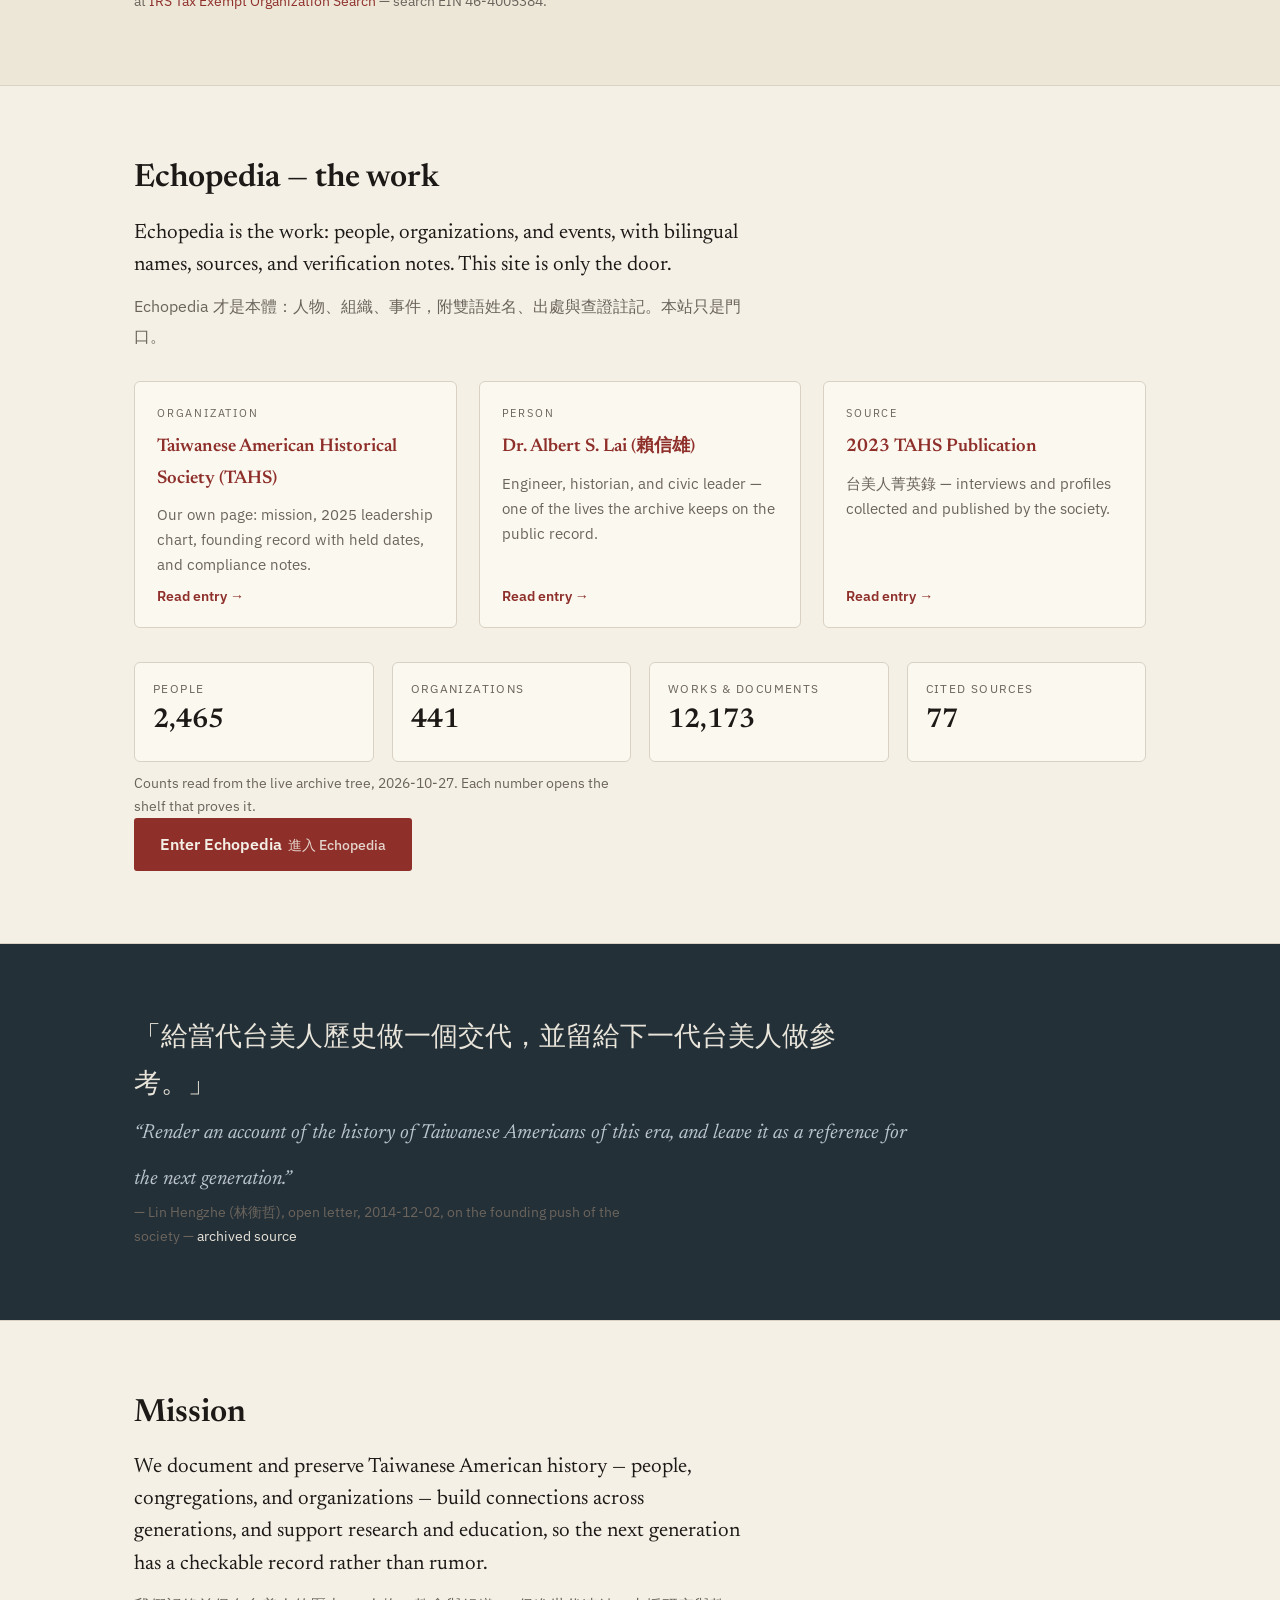
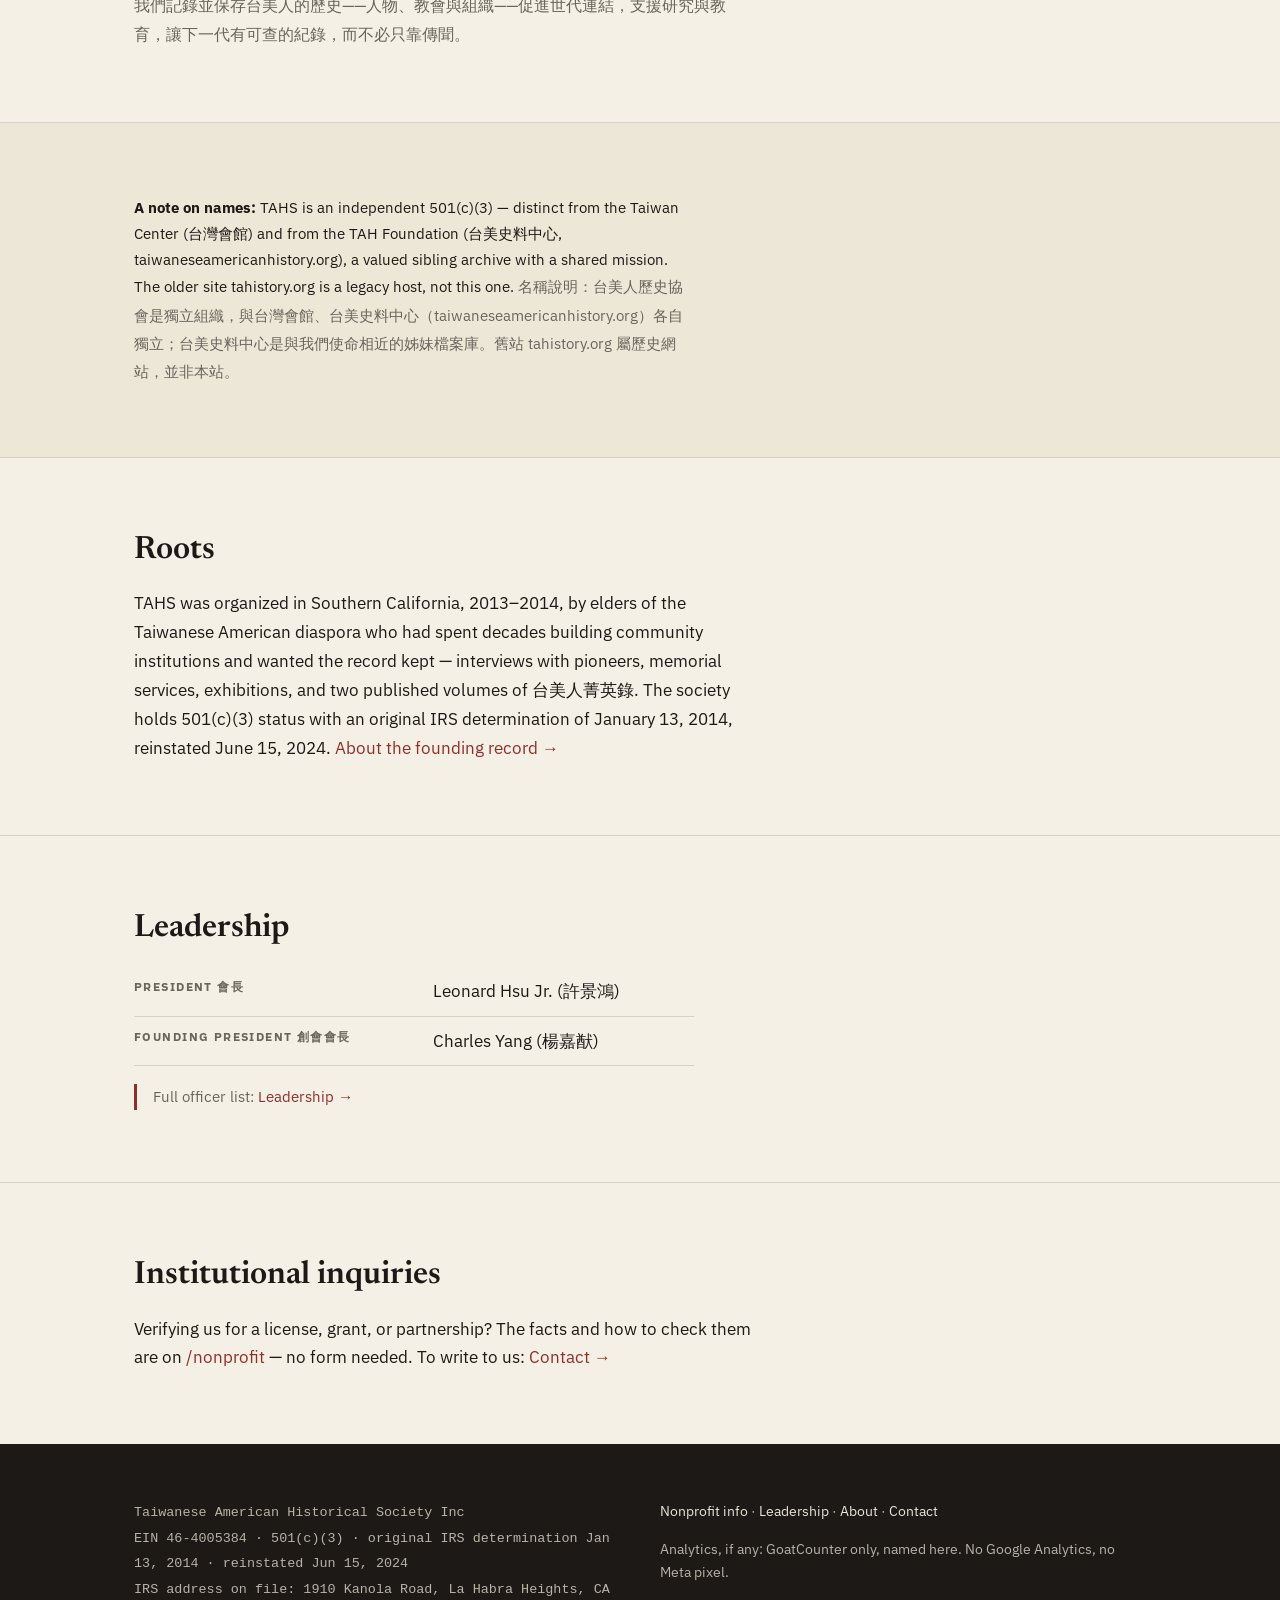
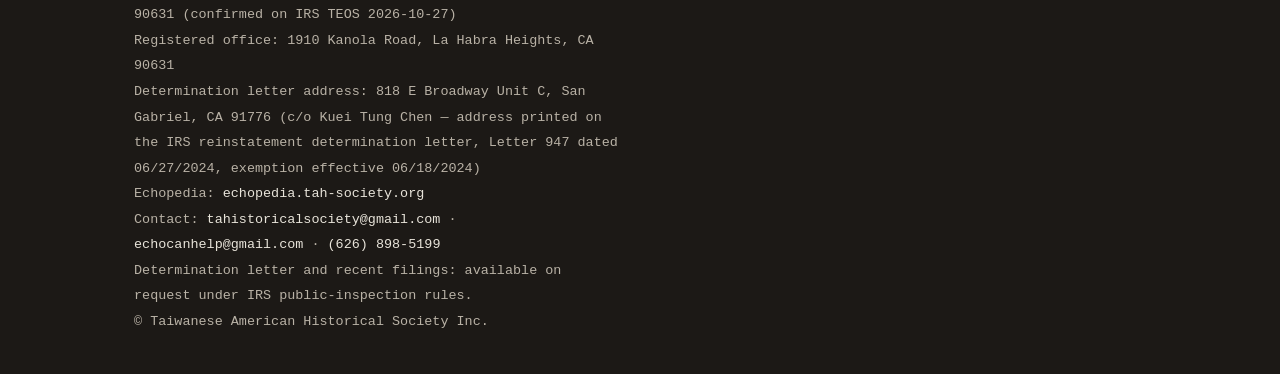
==== commit 30cc8fd4: "Add determination-letter addresses (San Gabriel) + mission statement on /nonprofit — Google for Nonp" ====
--- a/index.html
+++ b/index.html
@@ -13,6 +13,8 @@
 </script>
 <link rel="icon" type="image/png" sizes="32x32" href="/assets/img/favicon-32.png">
 <link rel="apple-touch-icon" href="/assets/img/apple-touch-icon.png">
+<script>window.goatcounter={no_onload:true,path:'/landing'+location.pathname};</script>
+<script data-goatcounter="https://echocanhelp.goatcounter.com/count" async src="//gc.zgo.at/count.js" onload="goatcounter.count({path:'/landing'+location.pathname})"></script>
 </head>
 <body>
 
@@ -56,6 +58,8 @@
     <div><dt>BMF foundation code</dt><dd>170(b)(1)(A)(vi) (BMF foundation code 15) — confirm on the determination letter</dd></div>
     <div><dt>IRS address on file</dt><dd>1910 Kanola Road, La Habra Heights, CA 90631 (confirmed on IRS TEOS 2026-10-27)</dd></div>
     <div><dt>Registered office</dt><dd>1910 Kanola Road, La Habra Heights, CA 90631</dd></div>
+    <div><dt>Determination letter address</dt><dd>818 E Broadway Unit C, San Gabriel, CA 91776 (c/o Kuei Tung Chen — address printed on the IRS reinstatement determination letter, Letter 947 dated 06/27/2024, exemption effective 06/18/2024)</dd></div>
+    <div><dt>Original 2014 letter address</dt><dd>8220 Behan Way, San Gabriel, CA 91775 (address printed on the original 2014 determination letter; the society has since relocated to the registered office above)</dd></div>
     <div><dt>Filings</dt><dd>Files IRS Form 990-N. TEOS shows e-Postcards for tax years 2025, 2024 and 2013 (confirmed 2026-10-27).</dd></div>
     <div><dt>President</dt><dd>Leonard Hsu Jr. (許景鴻)</dd></div>
     <div><dt>Founding president</dt><dd>Charles Yang (楊嘉猷)</dd></div>
@@ -141,6 +145,7 @@
     EIN 46-4005384 · 501(c)(3) · original IRS determination Jan 13, 2014 · reinstated Jun 15, 2024<br>
     IRS address on file: 1910 Kanola Road, La Habra Heights, CA 90631 (confirmed on IRS TEOS 2026-10-27)<br>
     Registered office: 1910 Kanola Road, La Habra Heights, CA 90631<br>
+    Determination letter address: 818 E Broadway Unit C, San Gabriel, CA 91776 (c/o Kuei Tung Chen — address printed on the IRS reinstatement determination letter, Letter 947 dated 06/27/2024, exemption effective 06/18/2024)<br>
     Echopedia: <a href="https://echopedia.tah-society.org">echopedia.tah-society.org</a><br>
     Contact: <a href="mailto:tahistoricalsociety@gmail.com">tahistoricalsociety@gmail.com</a> · <a href="mailto:echocanhelp@gmail.com">echocanhelp@gmail.com</a> · <a href="tel:+16268985199">(626) 898-5199</a><br>
     Determination letter and recent filings: available on request under IRS public-inspection rules.<br>
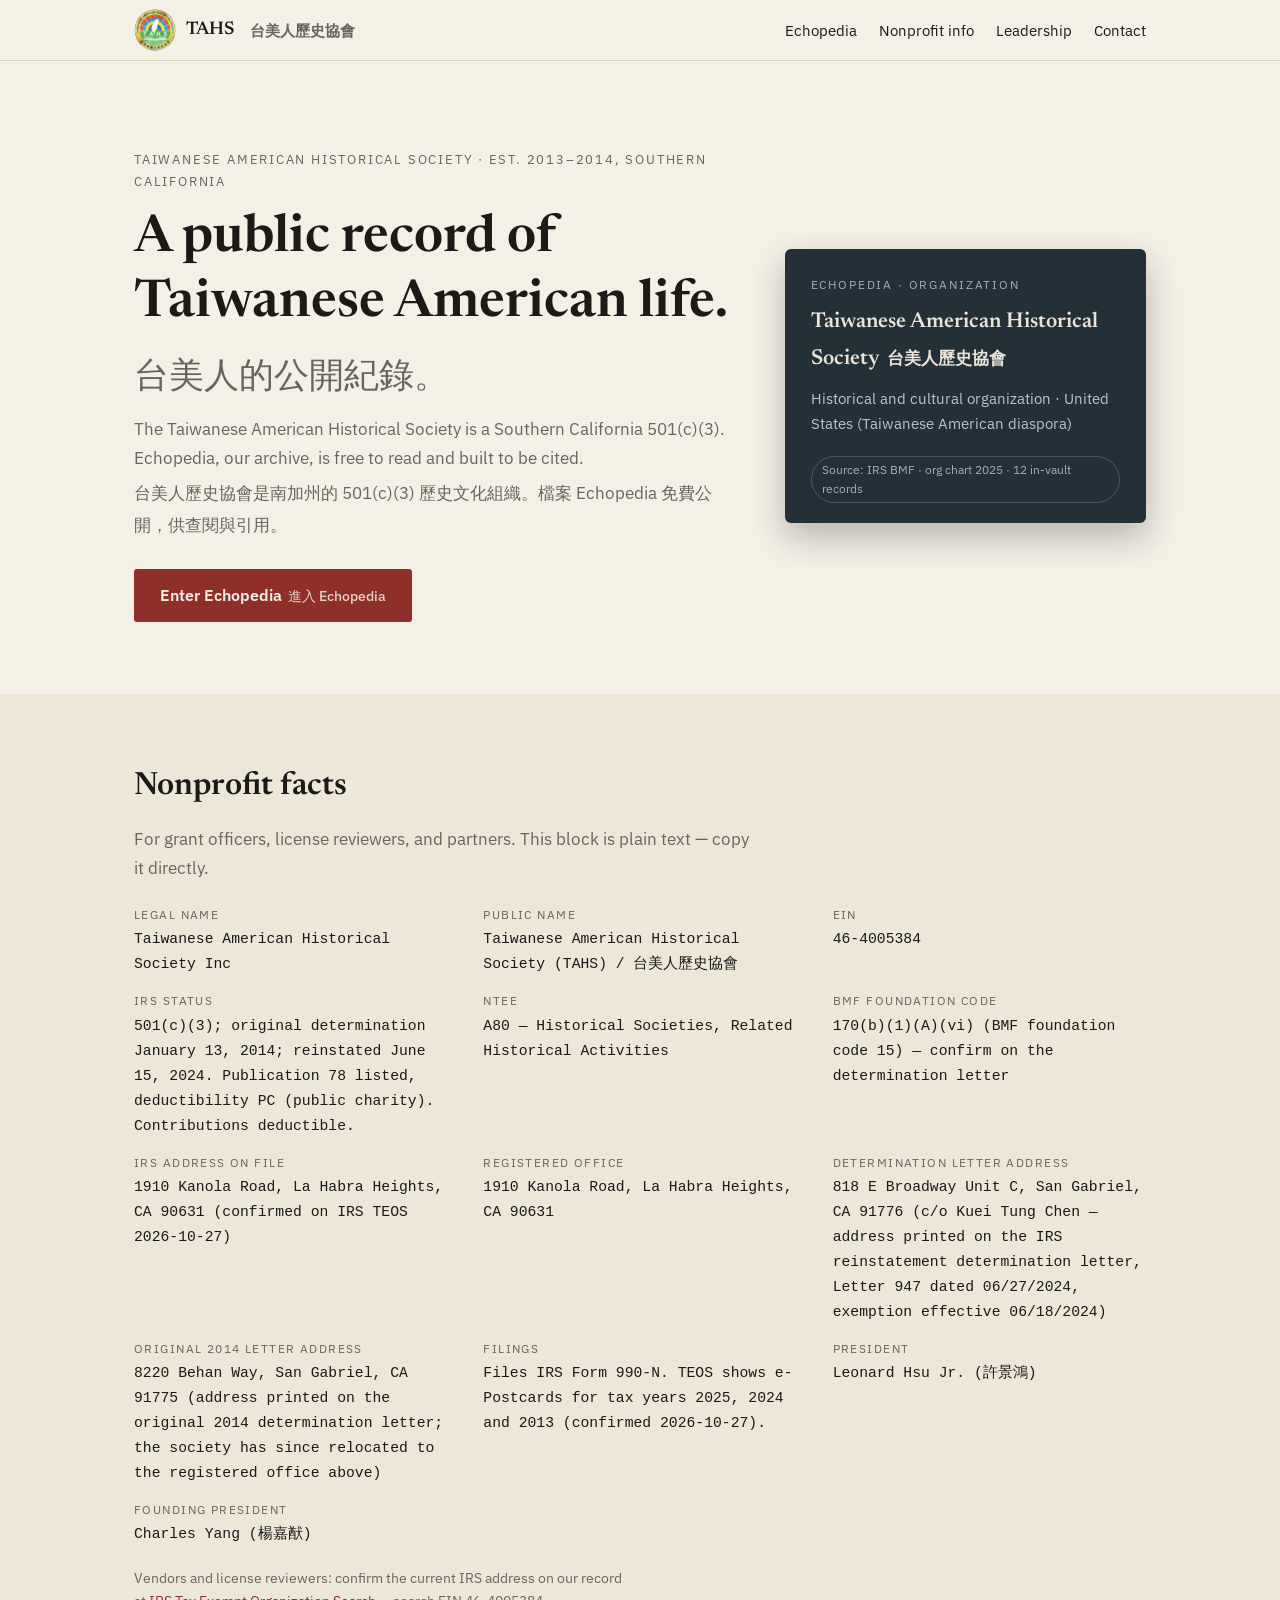
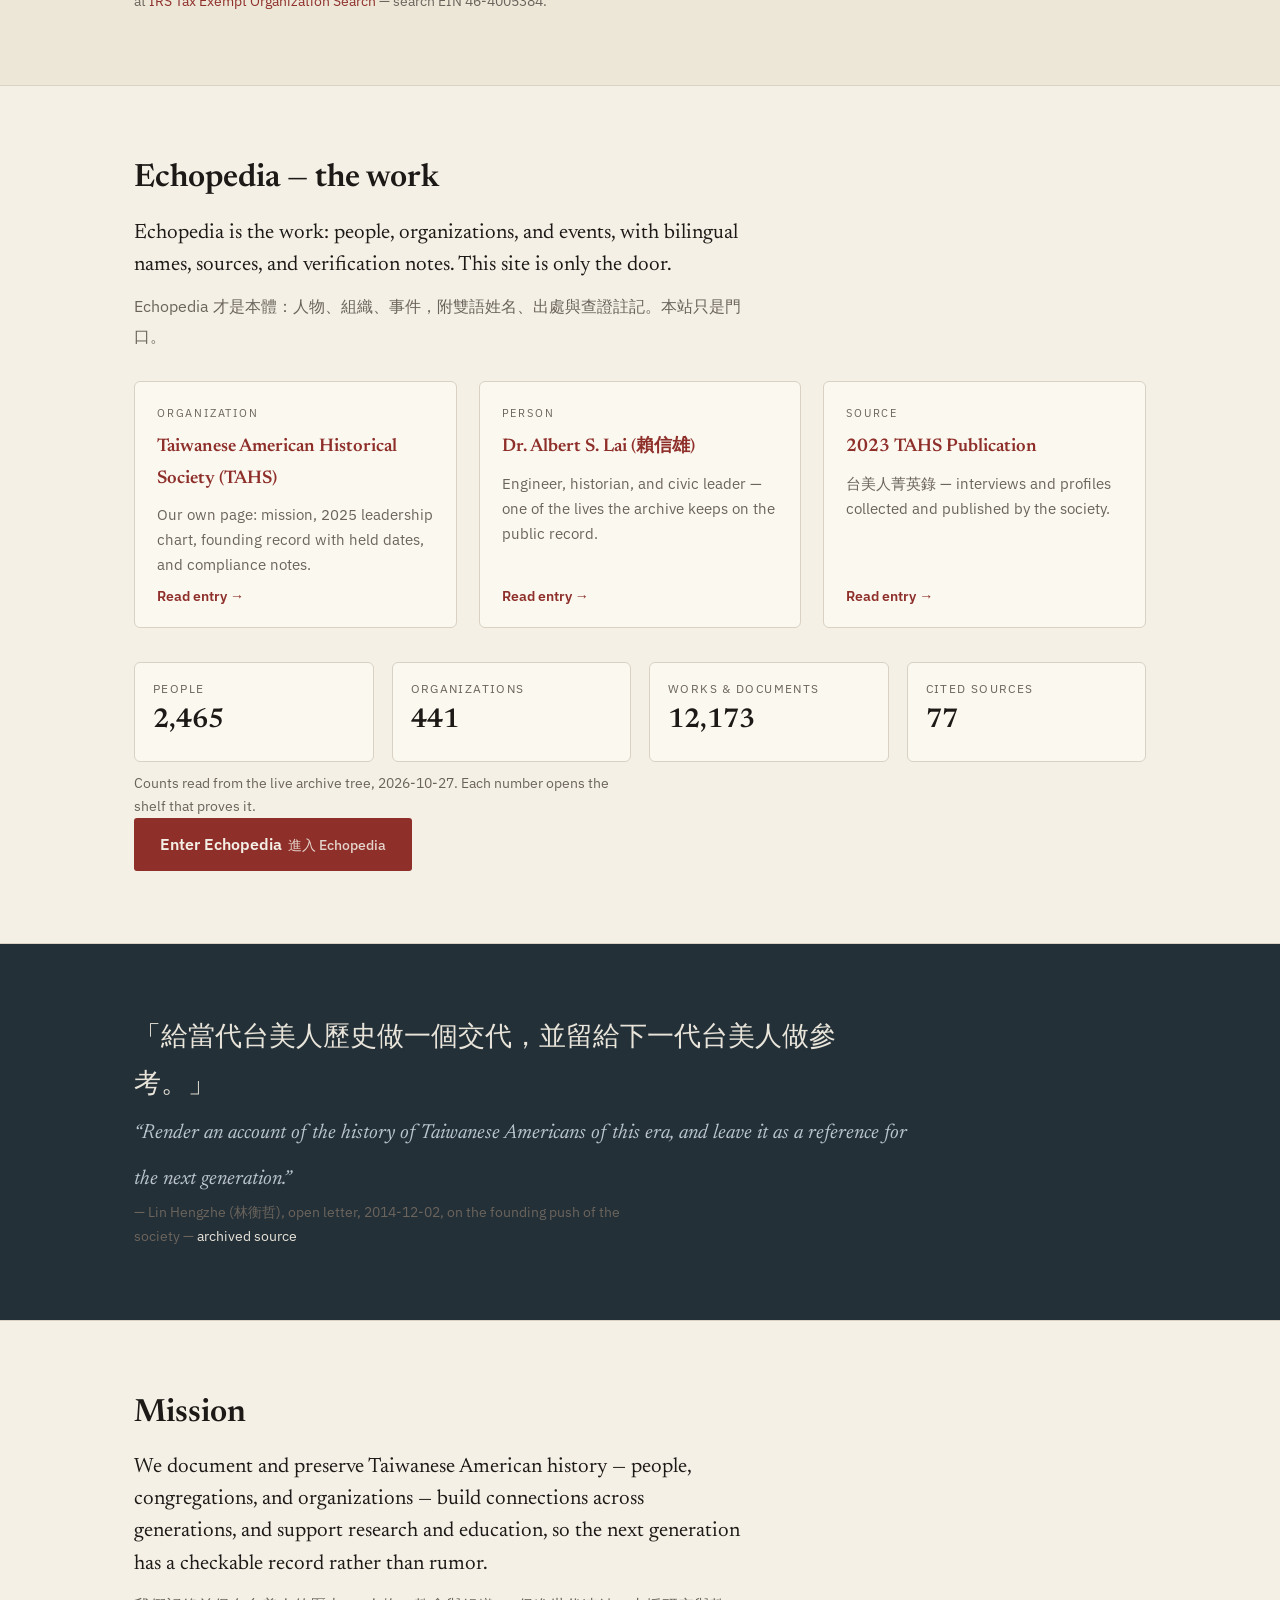
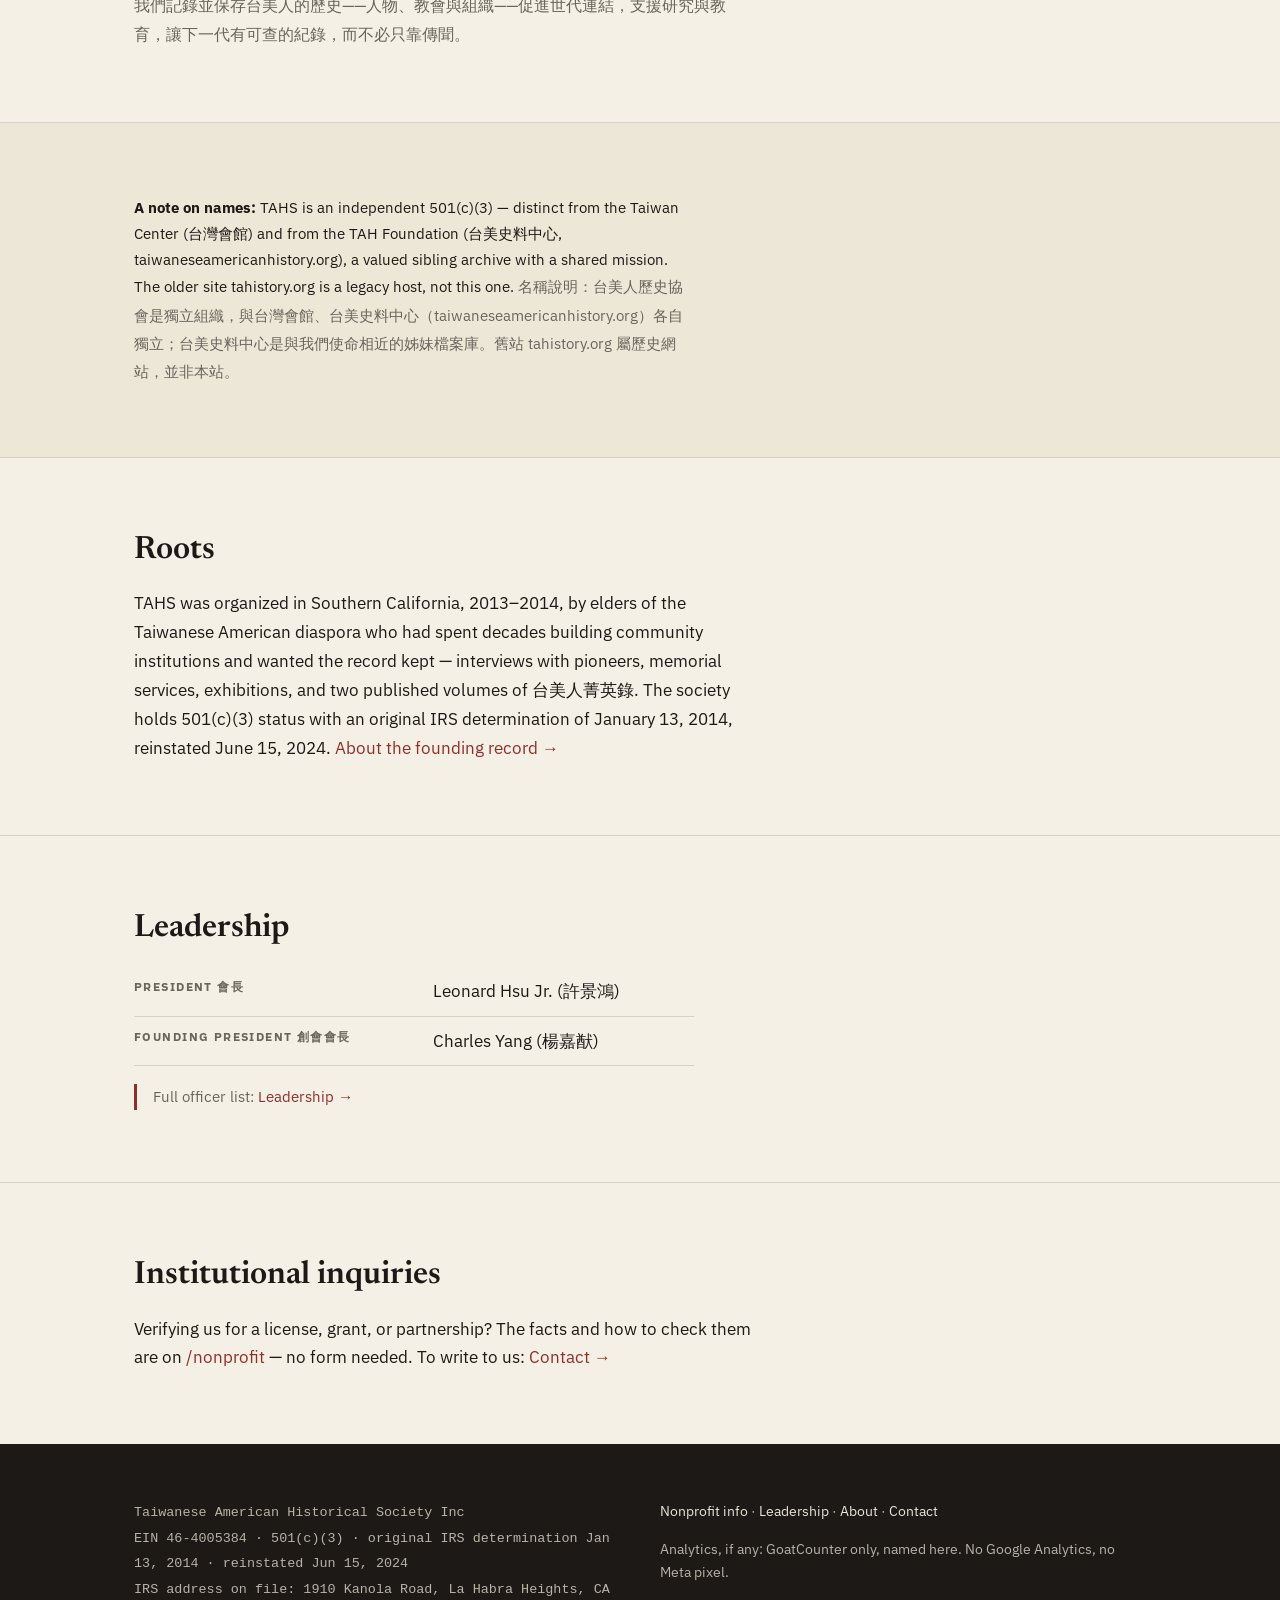
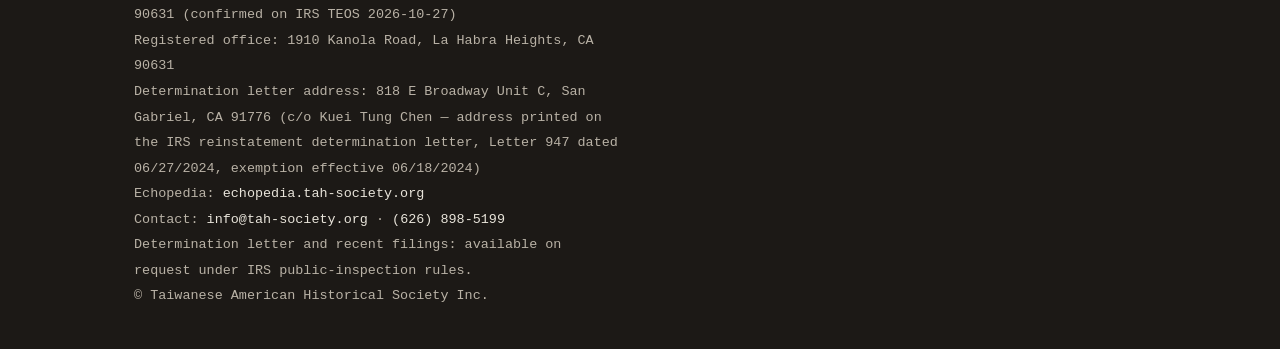
==== commit 55faf28d: "Public contact: single organizational inbox info@tah-society.org; retire Gmail inboxes from public p" ====
--- a/index.html
+++ b/index.html
@@ -147,7 +147,7 @@
     Registered office: 1910 Kanola Road, La Habra Heights, CA 90631<br>
     Determination letter address: 818 E Broadway Unit C, San Gabriel, CA 91776 (c/o Kuei Tung Chen — address printed on the IRS reinstatement determination letter, Letter 947 dated 06/27/2024, exemption effective 06/18/2024)<br>
     Echopedia: <a href="https://echopedia.tah-society.org">echopedia.tah-society.org</a><br>
-    Contact: <a href="mailto:tahistoricalsociety@gmail.com">tahistoricalsociety@gmail.com</a> · <a href="mailto:echocanhelp@gmail.com">echocanhelp@gmail.com</a> · <a href="tel:+16268985199">(626) 898-5199</a><br>
+    Contact: <a href="mailto:info@tah-society.org">info@tah-society.org</a> · <a href="tel:+16268985199">(626) 898-5199</a><br>
     Determination letter and recent filings: available on request under IRS public-inspection rules.<br>
     © Taiwanese American Historical Society Inc.
   <!--END FOOTER_LEGAL-->
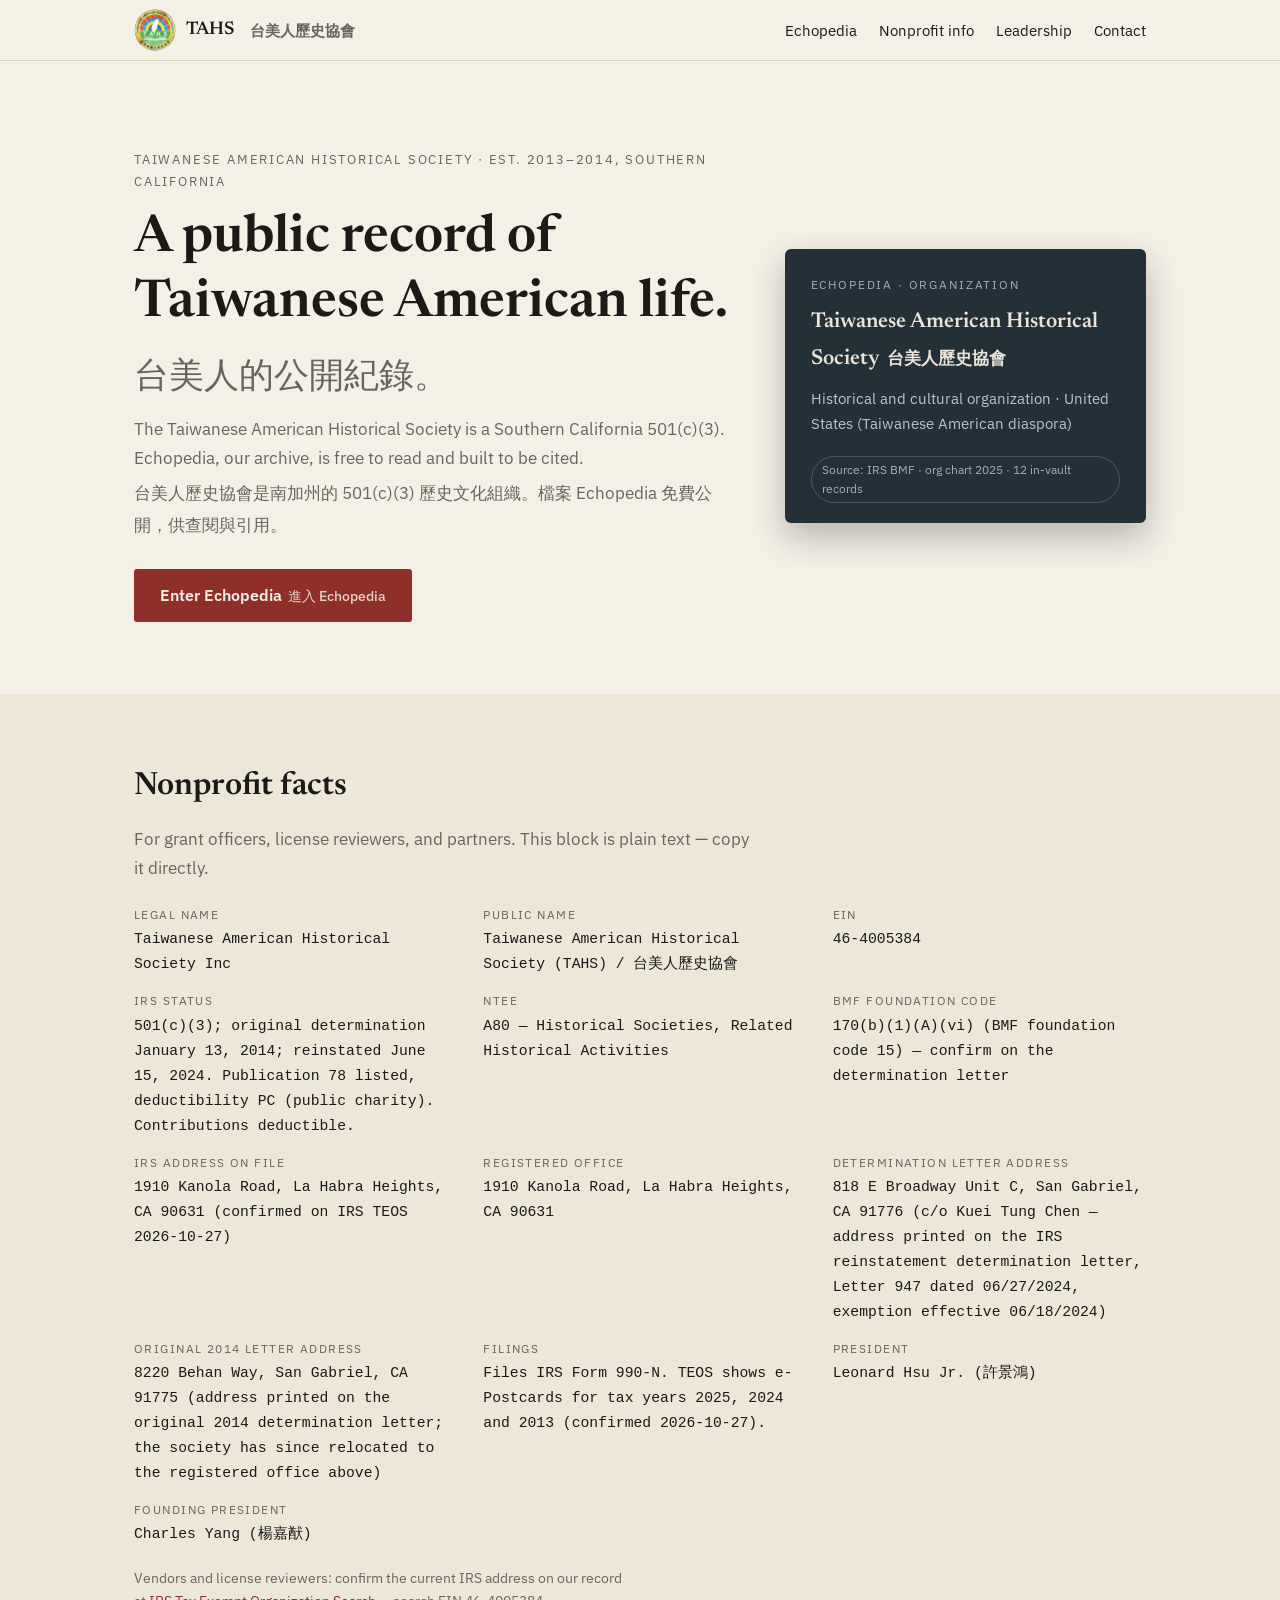
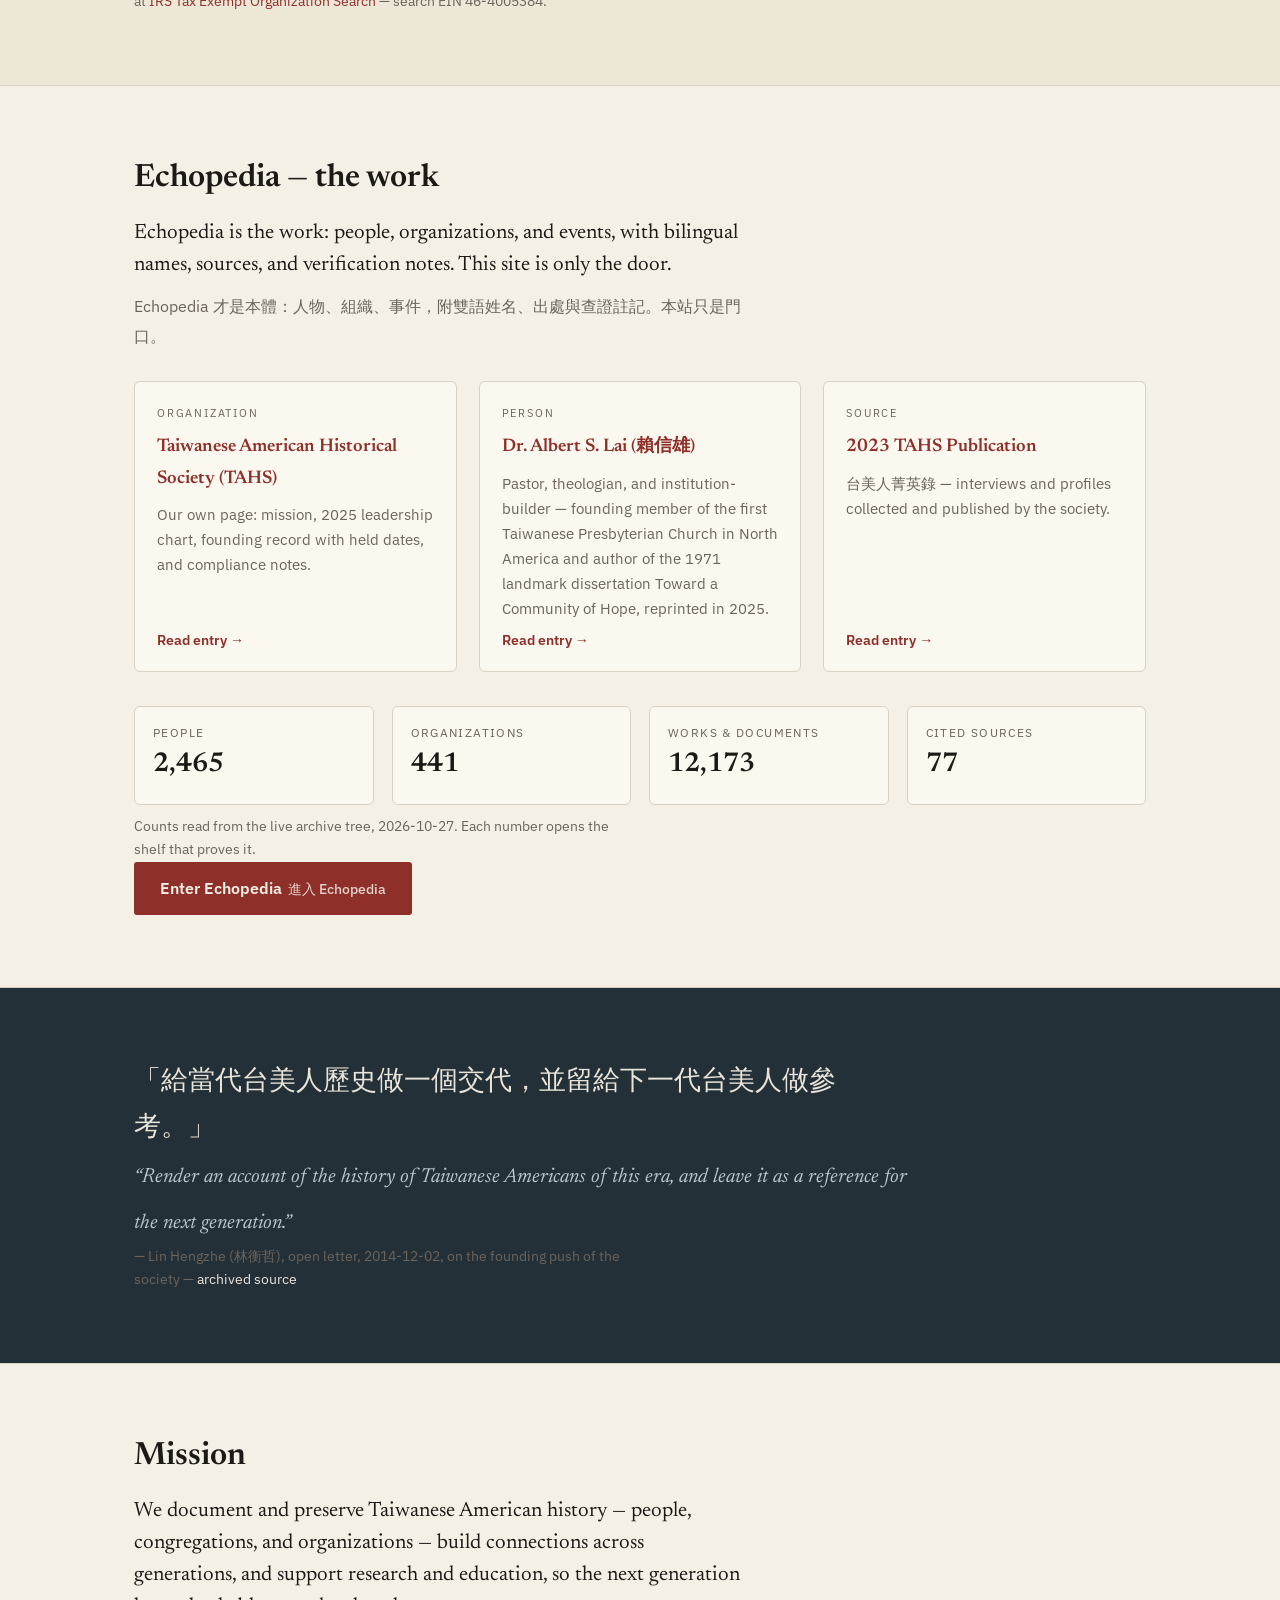
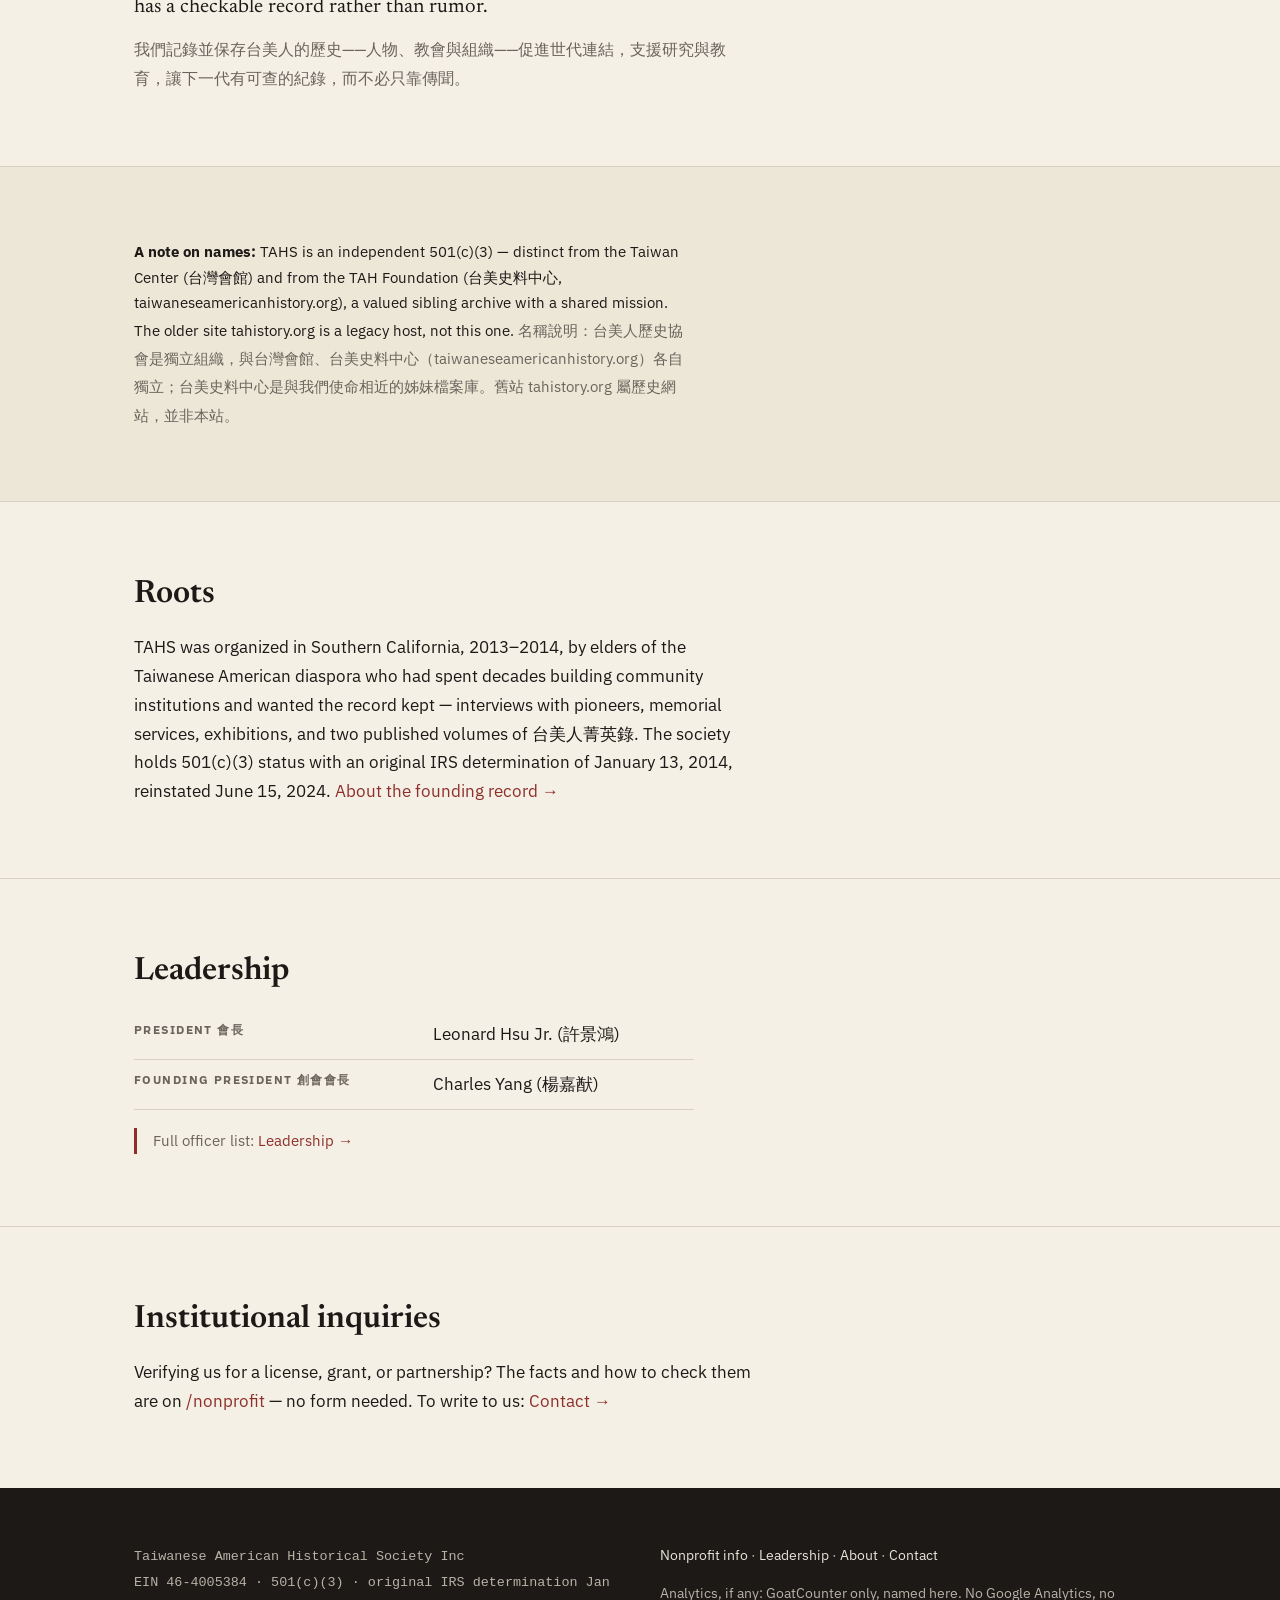
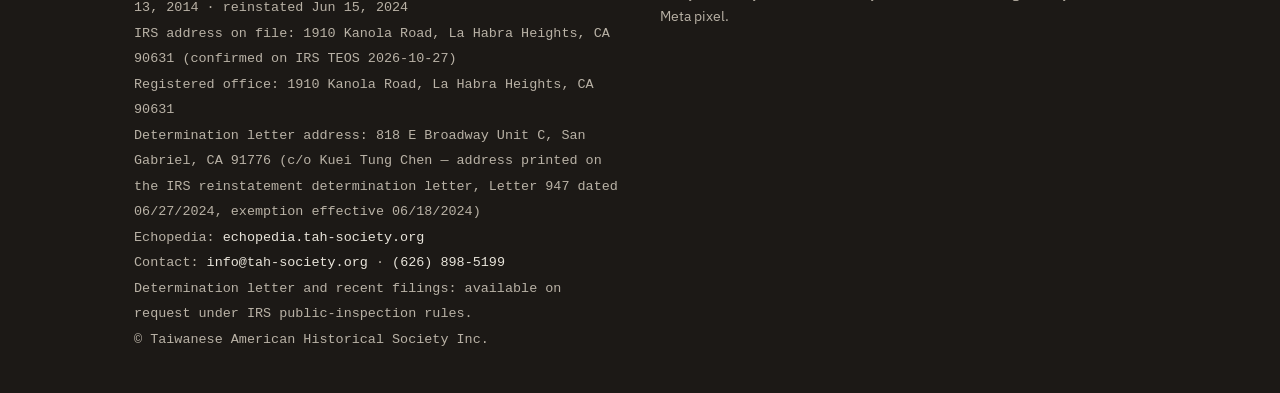
==== commit 7342a30c: "index: fix Dr. Albert S. Lai blurb to vault SSOT (pastor/theologian, not engineer/historian)" ====
--- a/index.html
+++ b/index.html
@@ -81,7 +81,7 @@
     <a class="card" href="https://echopedia.tah-society.org/people/albert-s-lai.html">
       <div class="kind">Person</div>
       <div class="name">Dr. Albert S. Lai (賴信雄)</div>
-      <p class="blurb">Engineer, historian, and civic leader — one of the lives the archive keeps on the public record.</p>
+      <p class="blurb">Pastor, theologian, and institution-builder — founding member of the first Taiwanese Presbyterian Church in North America and author of the 1971 landmark dissertation Toward a Community of Hope, reprinted in 2025.</p>
       <span class="go">Read entry →</span>
     </a>
     <a class="card" href="https://echopedia.tah-society.org/sources/2023-tahs-publication.html">
